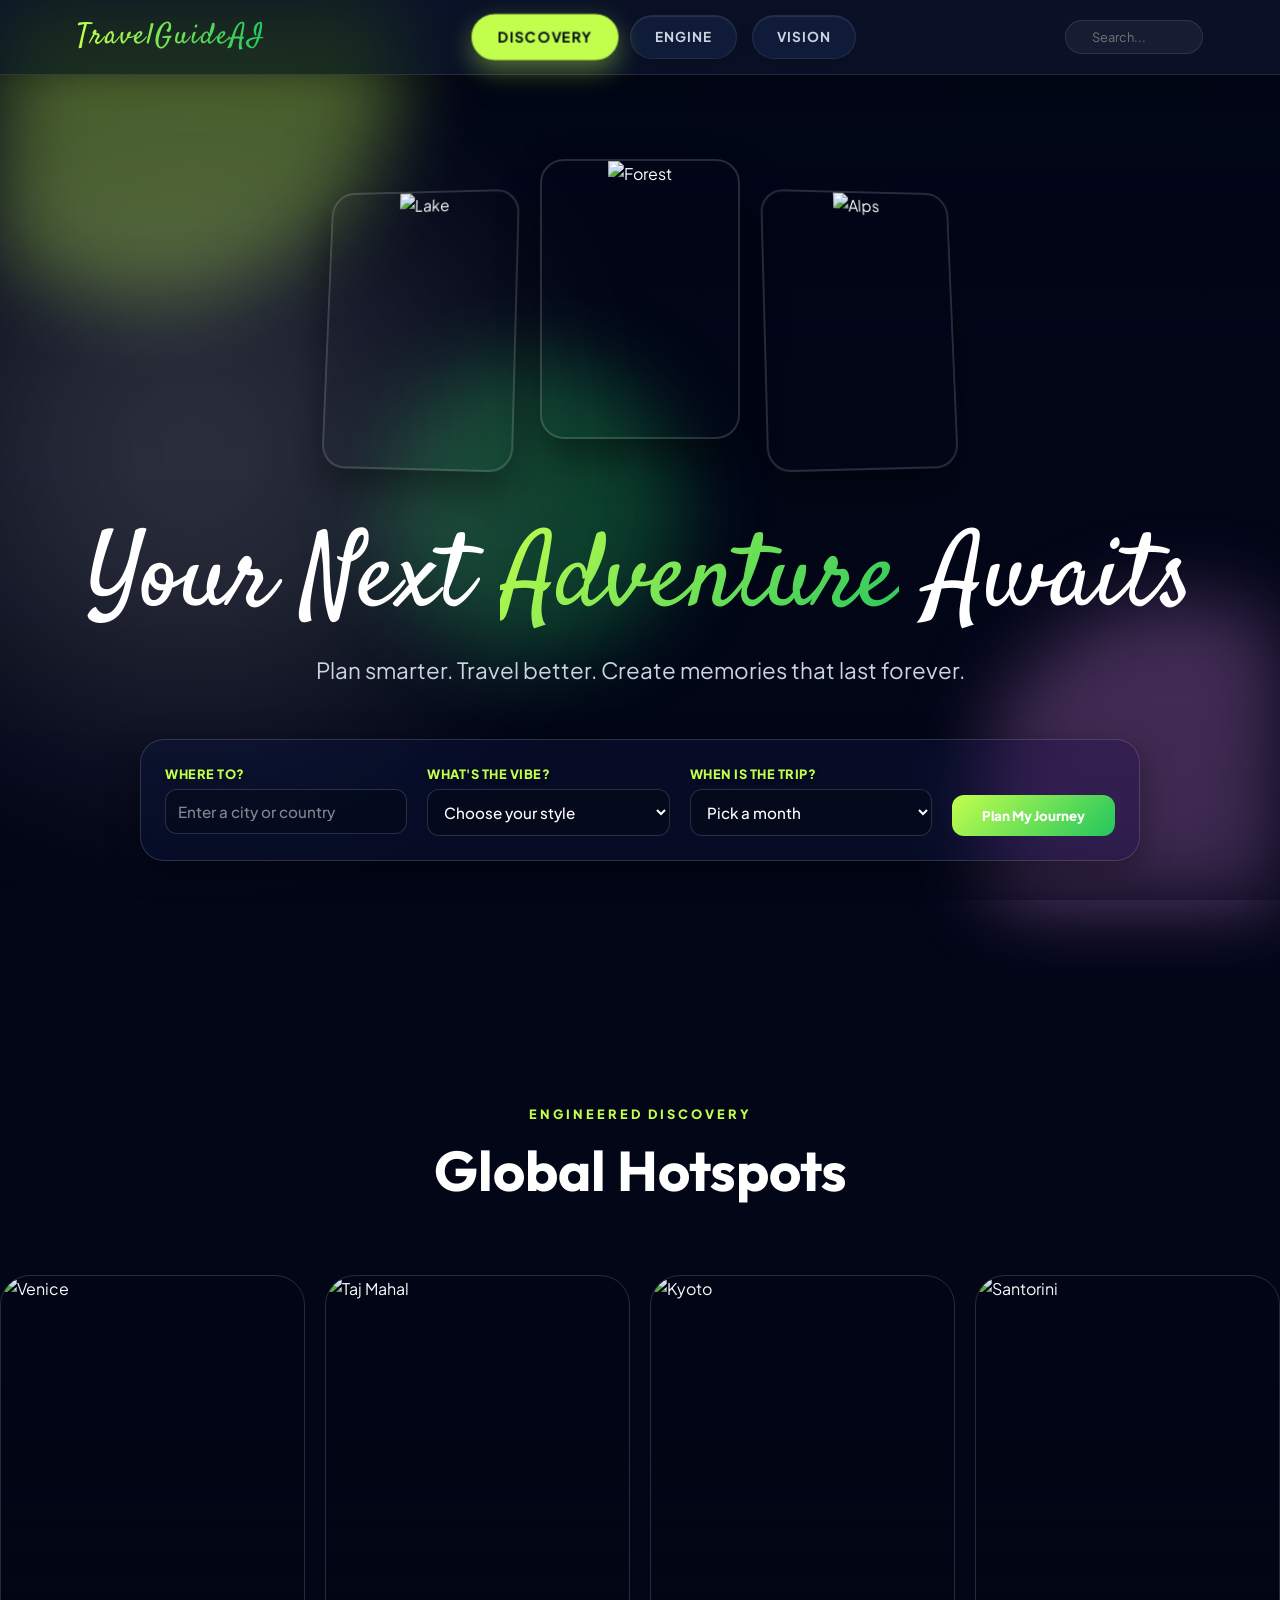
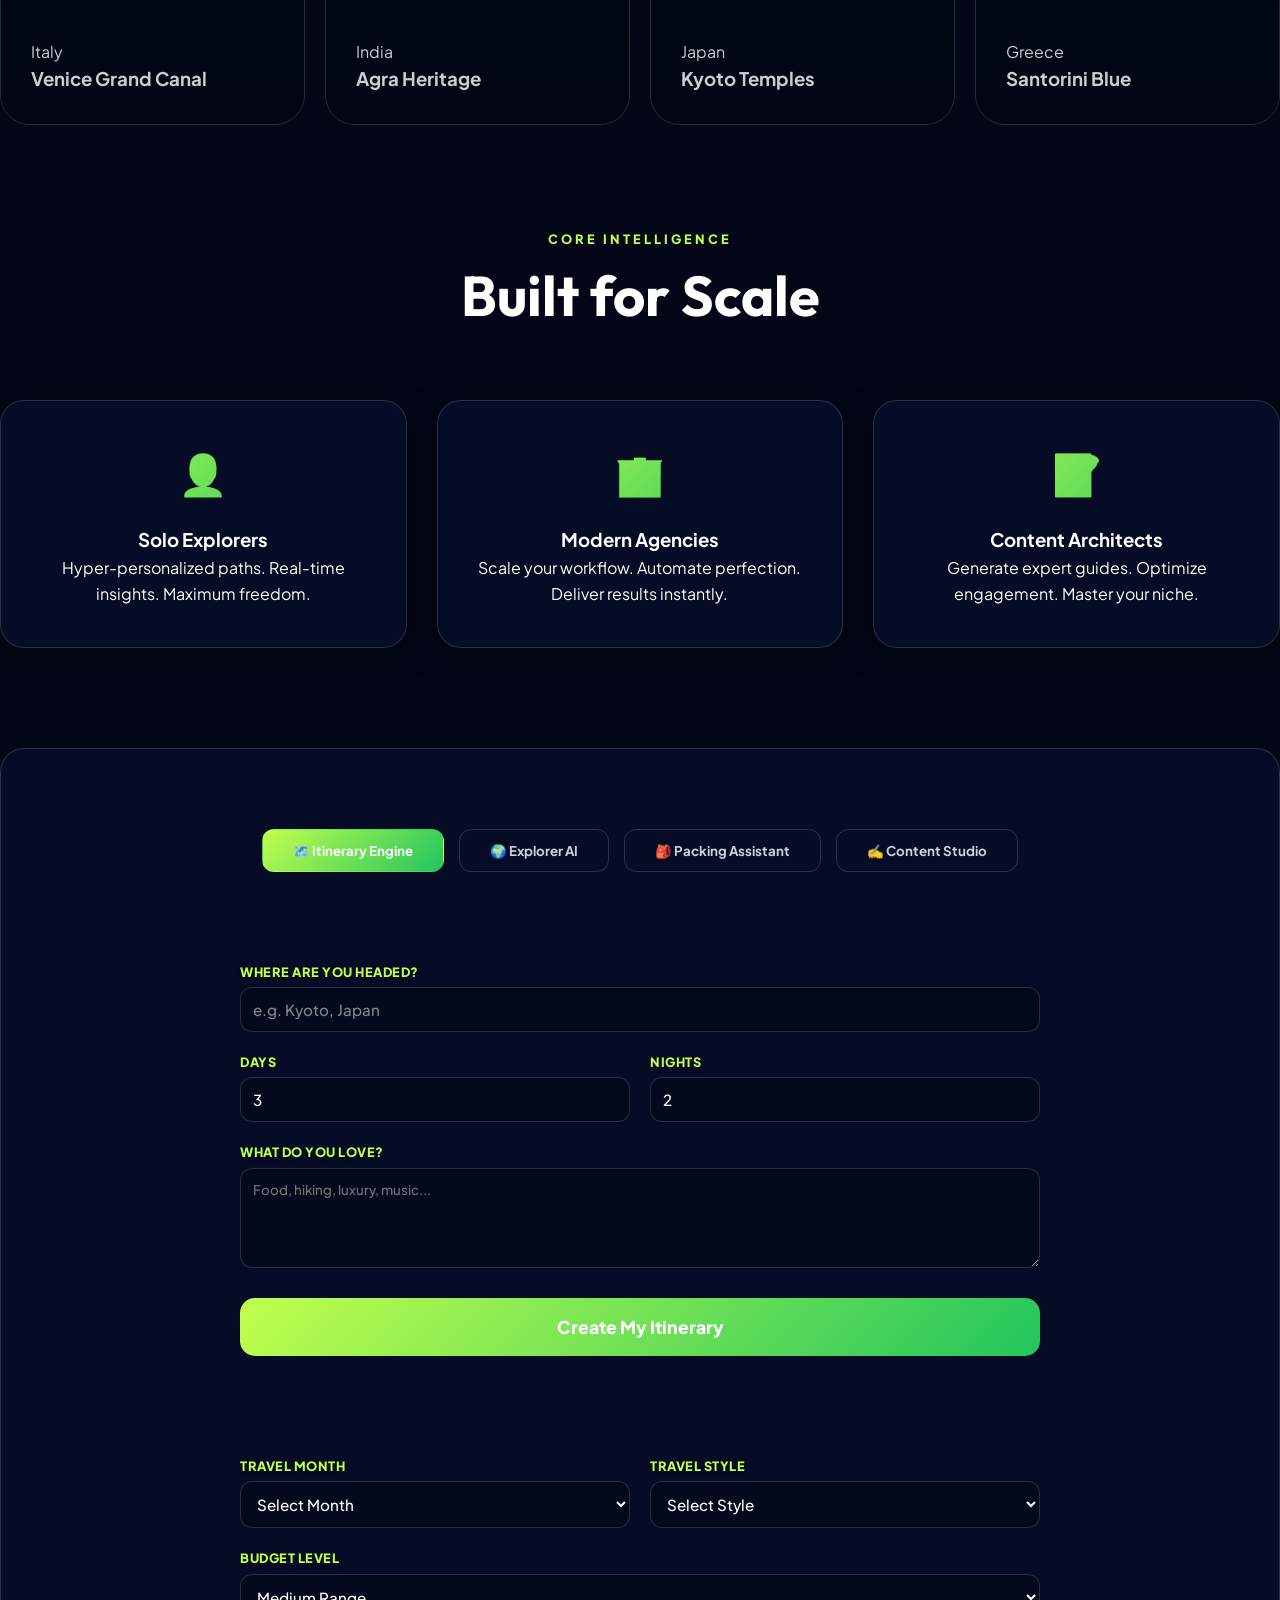
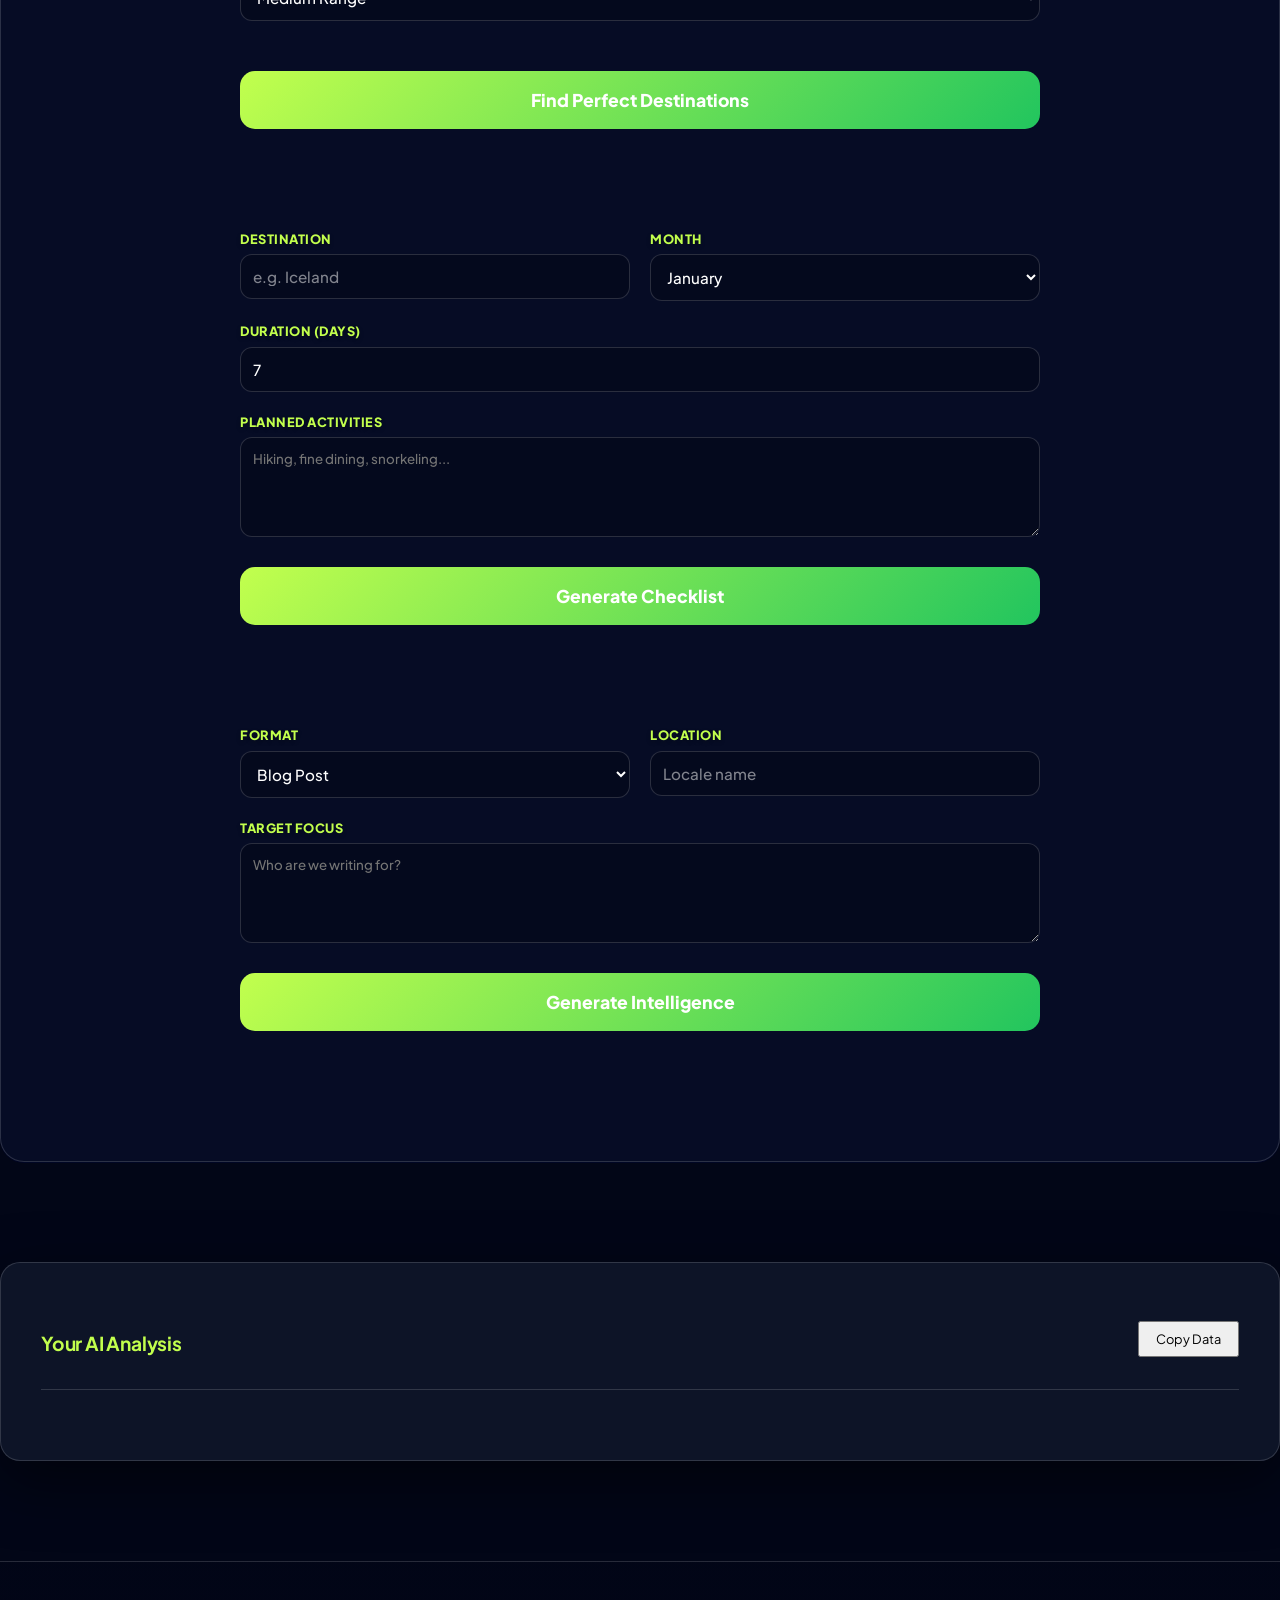
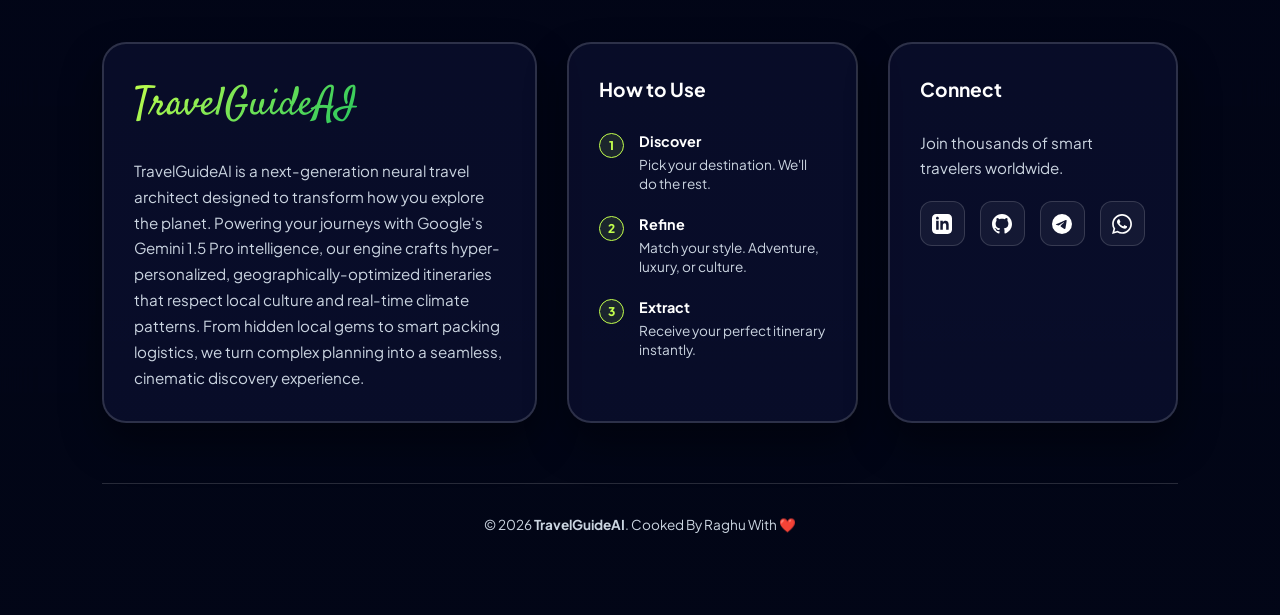
==== docs/index.html @ 0848b737 "Switch to v1beta API endpoint for guaranteed gemini-1.5-flash support" ====
<!DOCTYPE html>
<html lang="en">

<head>
    <meta charset="UTF-8">
    <meta name="viewport" content="width=device-width, initial-scale=1.0">
    <title>TravelGuideAI | Next-Gen Intelligence</title>
    <meta name="description"
        content="Premium AI-powered travel planning and intelligence platform. Crafted for explorers who want more from their journeys.">
    <meta name="theme-color" content="#020617">
    <meta name="apple-mobile-web-app-status-bar-style" content="black-translucent">
    <link rel="stylesheet" href="style.css">
</head>


<body>
    <div class="leaf-container">
        <!-- Row 1 -->
        <div class="leaf" style="left: 2%; animation-delay: 0s;"></div>
        <div class="leaf" style="left: 12%; animation-delay: 2s;"></div>
        <div class="leaf" style="left: 22%; animation-delay: 1s;"></div>
        <div class="leaf" style="left: 32%; animation-delay: 4s;"></div>
        <div class="leaf" style="left: 42%; animation-delay: 3s;"></div>
        <div class="leaf" style="left: 52%; animation-delay: 6.5s;"></div>
        <div class="leaf" style="left: 62%; animation-delay: 5s;"></div>
        <div class="leaf" style="left: 72%; animation-delay: 8.5s;"></div>
        <div class="leaf" style="left: 82%; animation-delay: 7s;"></div>
        <div class="leaf" style="left: 92%; animation-delay: 10s;"></div>

        <!-- Row 2 -->
        <div class="leaf" style="left: 7%; animation-delay: 1.5s;"></div>
        <div class="leaf" style="left: 17%; animation-delay: 3.5s;"></div>
        <div class="leaf" style="left: 27%; animation-delay: 5.5s;"></div>
        <div class="leaf" style="left: 37%; animation-delay: 0.5s;"></div>
        <div class="leaf" style="left: 47%; animation-delay: 7.5s;"></div>
        <div class="leaf" style="left: 57%; animation-delay: 2.5s;"></div>
        <div class="leaf" style="left: 67%; animation-delay: 9.5s;"></div>
        <div class="leaf" style="left: 77%; animation-delay: 4.5s;"></div>
        <div class="leaf" style="left: 87%; animation-delay: 6s;"></div>
        <div class="leaf" style="left: 97%; animation-delay: 1.2s;"></div>

        <!-- Row 3 (Extra density) -->
        <div class="leaf" style="left: 4%; animation-delay: 8s;"></div>
        <div class="leaf" style="left: 24%; animation-delay: 11s;"></div>
        <div class="leaf" style="left: 44%; animation-delay: 9s;"></div>
        <div class="leaf" style="left: 64%; animation-delay: 12s;"></div>
        <div class="leaf" style="left: 84%; animation-delay: 10.5s;"></div>
        <div class="leaf" style="left: 10%; animation-delay: 14s;"></div>
        <div class="leaf" style="left: 50%; animation-delay: 13s;"></div>
        <div class="leaf" style="left: 90%; animation-delay: 15s;"></div>
    </div>
    <div class="bg-blobs">
        <div class="blob blob-1"></div>
        <div class="blob blob-2"></div>
        <div class="blob blob-3"></div>
    </div>

    <nav>
        <div class="logo-capsule">
            <span class="logo">TravelGuideAI</span>
        </div>
        <div class="nav-links">
            <a href="#" class="active">Discovery</a>
            <a href="#generator">Engine</a>
            <a href="#generator">Vision</a>
        </div>
        <div class="nav-search">
            <input type="text" placeholder="Search...">
        </div>
    </nav>

    <div class="hero">
        <div class="hero-bg-container">
            <div class="hero-bg layer-1"></div>
            <div class="hero-bg layer-2"></div>
            <div class="hero-bg layer-3"></div>
            <div class="hero-bg layer-4"></div>
            <div class="hero-mist"></div>
        </div>

        <div class="hero-gallery reveal active">
            <div class="hero-img-box">
                <img src="https://images.unsplash.com/photo-1501785888041-af3ef285b470?auto=format&fit=crop&w=400&q=80"
                    alt="Lake">
            </div>
            <div class="hero-img-box">
                <img src="https://images.unsplash.com/photo-1441974231531-c6227db76b6e?auto=format&fit=crop&w=400&q=80"
                    alt="Forest">
            </div>
            <div class="hero-img-box">
                <img src="https://images.unsplash.com/photo-1470770841072-f978cf4d019e?auto=format&fit=crop&w=400&q=80"
                    alt="Alps">
            </div>
        </div>
        <h1 class="reveal active">Your Next <span>Adventure</span> Awaits</h1>
        <p class="reveal active">Plan smarter. Travel better. Create memories that last forever.</p>

        <div class="search-container glass-panel reveal active">
            <div class="search-field">
                <label>Where to?</label>
                <input type="text" id="hero-dest" placeholder="Enter a city or country">
            </div>
            <div class="search-field">
                <label>What's the vibe?</label>
                <select id="hero-vibe">
                    <option value="">Choose your style</option>
                    <option value="Adventure">Adventure</option>
                    <option value="Relax">Relax</option>
                    <option value="Romantic">Romantic</option>
                    <option value="Foodie">Foodie</option>
                    <option value="History">History</option>
                </select>
            </div>
            <div class="search-field">
                <label>When is the trip?</label>
                <select id="hero-when">
                    <option value="">Pick a month</option>
                    <option value="February">February</option>
                    <option value="March">March</option>
                    <option value="April">April</option>
                    <option value="May">May</option>
                    <option value="June">June</option>
                    <option value="July">July</option>
                    <option value="August">August</option>
                    <option value="September">September</option>
                    <option value="October">October</option>
                    <option value="November">November</option>
                    <option value="December">December</option>
                    <option value="January">January</option>
                </select>
            </div>
            <button class="search-btn" id="hero-search-btn">Plan My Journey</button>
        </div>
    </div>

    <main>
        <section class="reveal">
            <div class="section-header">
                <span>Engineered Discovery</span>
                <h2>Global Hotspots</h2>
            </div>

            <div class="destinations-grid">
                <div class="dest-card">
                    <img src="https://images.unsplash.com/photo-1514890547357-a9ee288728e0?auto=format&fit=crop&w=600&q=80"
                        alt="Venice">
                    <div class="dest-overlay">
                        <span class="dest-tag">Italy</span>
                        <h3>Venice Grand Canal</h3>
                    </div>
                </div>
                <div class="dest-card">
                    <img src="https://images.unsplash.com/photo-1564507592333-c60657eea523?auto=format&fit=crop&w=600&q=80"
                        alt="Taj Mahal">
                    <div class="dest-overlay">
                        <span class="dest-tag">India</span>
                        <h3>Agra Heritage</h3>
                    </div>
                </div>
                <div class="dest-card">
                    <img src="https://images.unsplash.com/photo-1624253321171-1be53e12f5f4?auto=format&fit=crop&w=600&q=80"
                        alt="Kyoto">
                    <div class="dest-overlay">
                        <span class="dest-tag">Japan</span>
                        <h3>Kyoto Temples</h3>
                    </div>
                </div>
                <div class="dest-card">
                    <img src="https://images.unsplash.com/photo-1570077188670-e3a8d69ac5ff?auto=format&fit=crop&w=600&q=80"
                        alt="Santorini">
                    <div class="dest-overlay">
                        <span class="dest-tag">Greece</span>
                        <h3>Santorini Blue</h3>
                    </div>
                </div>
            </div>
        </section>

        <section class="reveal">
            <div class="section-header">
                <span>Core Intelligence</span>
                <h2>Built for Scale</h2>
            </div>
            <div class="scenarios-grid">
                <div class="scenario-card glass-panel">
                    <div class="scenario-icon">👤</div>
                    <h3>Solo Explorers</h3>
                    <p>Hyper-personalized paths. Real-time insights. Maximum freedom.</p>
                </div>
                <div class="scenario-card glass-panel">
                    <div class="scenario-icon">🏢</div>
                    <h3>Modern Agencies</h3>
                    <p>Scale your workflow. Automate perfection. Deliver results instantly.</p>
                </div>
                <div class="scenario-card glass-panel">
                    <div class="scenario-icon">📝</div>
                    <h3>Content Architects</h3>
                    <p>Generate expert guides. Optimize engagement. Master your niche.</p>
                </div>
            </div>
        </section>

        <section class="generator-section glass-panel" id="generator">
            <div class="tabs">
                <button class="tab-btn active" data-tab="itinerary">🗺️ Itinerary Engine</button>
                <button class="tab-btn" data-tab="finder">🌍 Explorer AI</button>
                <button class="tab-btn" data-tab="packing">🎒 Packing Assistant</button>
                <button class="tab-btn" data-tab="content">✍️ Content Studio</button>
            </div>

            <div class="tab-content active" id="itinerary-tab">
                <div class="card">
                    <form id="itinerary-form">
                        <div class="search-field" style="margin-bottom: 20px;">
                            <label>Where are you headed?</label>
                            <input type="text" id="destination" placeholder="e.g. Kyoto, Japan" required>
                        </div>
                        <div style="display: grid; grid-template-columns: 1fr 1fr; gap: 20px; margin-bottom: 20px;">
                            <div class="search-field">
                                <label>Days</label>
                                <input type="number" id="days" min="1" value="3">
                            </div>
                            <div class="search-field">
                                <label>Nights</label>
                                <input type="number" id="nights" min="0" value="2">
                            </div>
                        </div>
                        <div class="search-field">
                            <label>What do you love?</label>
                            <textarea id="preferences"
                                style="background: rgba(0,0,0,0.2); border: 1px solid var(--glass-border); border-radius: 12px; padding: 12px; color: white; min-height: 100px; font-weight: 500;"
                                placeholder="Food, hiking, luxury, music..."></textarea>
                        </div>
                        <button type="submit" class="primary-btn" id="generate-itinerary-btn">
                            <span class="btn-text">Create My Itinerary</span>
                            <span class="loader hidden"></span>
                        </button>
                    </form>
                </div>
            </div>

            <div class="tab-content" id="finder-tab">
                <div class="card">
                    <form id="finder-form">
                        <div style="display: grid; grid-template-columns: 1fr 1fr; gap: 20px; margin-bottom: 20px;">
                            <div class="search-field">
                                <label>Travel Month</label>
                                <select id="finder-month">
                                    <option value="">Select Month</option>
                                    <option value="January">January</option>
                                    <option value="February">February</option>
                                    <option value="March">March</option>
                                    <option value="April">April</option>
                                    <option value="May">May</option>
                                    <option value="June">June</option>
                                    <option value="July">July</option>
                                    <option value="August">August</option>
                                    <option value="September">September</option>
                                    <option value="October">October</option>
                                    <option value="November">November</option>
                                    <option value="December">December</option>
                                </select>
                            </div>
                            <div class="search-field">
                                <label>Travel Style</label>
                                <select id="finder-style">
                                    <option value="">Select Style</option>
                                    <option value="Adventure">Adventure</option>
                                    <option value="Relax">Relax</option>
                                    <option value="Romantic">Romantic</option>
                                    <option value="Foodie">Foodie</option>
                                    <option value="History">History</option>
                                </select>
                            </div>
                        </div>
                        <div class="search-field" style="margin-bottom: 20px;">
                            <label>Budget Level</label>
                            <select id="finder-budget">
                                <option value="Budget">Budget-Friendly</option>
                                <option value="Medium" selected>Medium Range</option>
                                <option value="Luxury">Luxury</option>
                            </select>
                        </div>
                        <button type="submit" class="primary-btn" id="find-destinations-btn">
                            <span class="btn-text">Find Perfect Destinations</span>
                            <span class="loader hidden"></span>
                        </button>
                    </form>
                </div>
            </div>

            <div class="tab-content" id="packing-tab">
                <div class="card">
                    <form id="packing-form">
                        <div style="display: grid; grid-template-columns: 1fr 1fr; gap: 20px; margin-bottom: 20px;">
                            <div class="search-field">
                                <label>Destination</label>
                                <input type="text" id="packing-destination" placeholder="e.g. Iceland" required>
                            </div>
                            <div class="search-field">
                                <label>Month</label>
                                <select id="packing-month">
                                    <option value="January">January</option>
                                    <option value="February">February</option>
                                    <option value="March">March</option>
                                    <option value="April">April</option>
                                    <option value="May">May</option>
                                    <option value="June">June</option>
                                    <option value="July">July</option>
                                    <option value="August">August</option>
                                    <option value="September">September</option>
                                    <option value="October">October</option>
                                    <option value="November">November</option>
                                    <option value="December">December</option>
                                </select>
                            </div>
                        </div>
                        <div class="search-field" style="margin-bottom: 20px;">
                            <label>Duration (Days)</label>
                            <input type="number" id="packing-days" min="1" value="7">
                        </div>
                        <div class="search-field">
                            <label>Planned Activities</label>
                            <textarea id="packing-activities"
                                style="background: rgba(0,0,0,0.2); border: 1px solid var(--glass-border); border-radius: 12px; padding: 12px; color: white; min-height: 100px; font-weight: 500;"
                                placeholder="Hiking, fine dining, snorkeling..."></textarea>
                        </div>
                        <button type="submit" class="primary-btn" id="generate-packing-btn">
                            <span class="btn-text">Generate Checklist</span>
                            <span class="loader hidden"></span>
                        </button>
                    </form>
                </div>
            </div>

            <div class="tab-content" id="content-tab">
                <div class="card">
                    <form id="content-form">
                        <div style="display: grid; grid-template-columns: 1fr 1fr; gap: 20px; margin-bottom: 20px;">
                            <div class="search-field">
                                <label>Format</label>
                                <select id="content-type">
                                    <option value="Article">Blog Post</option>
                                    <option value="Destination Guide">Guide</option>
                                    <option value="Travel Tips">Tips</option>
                                </select>
                            </div>
                            <div class="search-field">
                                <label>Location</label>
                                <input type="text" id="content-destination" placeholder="Locale name" required>
                            </div>
                        </div>
                        <div class="search-field">
                            <label>Target Focus</label>
                            <textarea id="content-extra"
                                style="background: rgba(0,0,0,0.2); border: 1px solid var(--glass-border); border-radius: 12px; padding: 12px; color: white; min-height: 100px; font-weight: 500;"
                                placeholder="Who are we writing for?"></textarea>
                        </div>
                        <button type="submit" class="primary-btn" id="generate-content-btn">
                            <span class="btn-text">Generate Intelligence</span>
                            <span class="loader hidden"></span>
                        </button>
                    </form>
                </div>
            </div>


        </section>

        <section id="results" class="hidden">
            <div class="markdown-body">
                <div
                    style="display: flex; justify-content: space-between; align-items: center; margin-bottom: 30px; border-bottom: 1px solid var(--glass-border); padding-bottom: 15px;">
                    <h3 style="color: var(--primary);">Your AI Analysis</h3>
                    <button class="nav-cta" id="copy-btn" style="padding: 8px 16px; font-size: 0.8rem;">Copy
                        Data</button>
                </div>
                <div id="results-content"></div>

                <!-- Modification Chat Interface -->
                <div id="modification-panel" class="glass-panel"
                    style="margin-top: 40px; padding: 25px; display: none;">
                    <h4 style="color: var(--primary); margin-bottom: 15px;">✨ Modify Your Itinerary</h4>
                    <p style="color: #aaa; font-size: 0.9rem; margin-bottom: 15px;">Request changes without regenerating
                        the entire plan!</p>
                    <form id="modification-form">
                        <div class="search-field">
                            <textarea id="modification-input"
                                style="background: rgba(255,255,255,0.05); border: 1px solid var(--glass-border); border-radius: 12px; padding: 12px; color: white; min-height: 80px; width: 100%;"
                                placeholder="E.g., 'Add more foodie spots on Day 2' or 'Replace museum with outdoor activity'"></textarea>
                        </div>
                        <button type="submit" class="primary-btn" id="modify-btn" style="margin-top: 15px;">
                            <span class="btn-text">Apply Changes</span>
                            <span class="loader hidden"></span>
                        </button>
                    </form>
                </div>
            </div>
        </section>
    </main>

    <footer class="theme-footer">
        <div class="footer-content">
            <!-- Col 1: Brand & Description -->
            <div class="footer-col brand-col">
                <div class="logo-area">
                    <span class="footer-logo">TravelGuideAI</span>
                </div>
                <p class="footer-desc">
                    TravelGuideAI is a next-generation neural travel architect designed to transform how you explore the
                    planet.
                    Powering your journeys with Google's Gemini 1.5 Pro intelligence, our engine crafts
                    hyper-personalized,
                    geographically-optimized itineraries that respect local culture and real-time climate patterns.
                    From hidden local gems to smart packing logistics, we turn complex planning into a seamless,
                    cinematic discovery experience.
                </p>
            </div>

            <!-- Col 2: How to Use -->
            <div class="footer-col steps-col">
                <h4 class="footer-heading">How to Use</h4>
                <ul class="usage-steps-list">
                    <li>
                        <span class="step-badge">1</span>
                        <div>
                            <strong>Discover</strong>
                            <p>Pick your destination. We'll do the rest.</p>
                        </div>
                    </li>
                    <li>
                        <span class="step-badge">2</span>
                        <div>
                            <strong>Refine</strong>
                            <p>Match your style. Adventure, luxury, or culture.</p>
                        </div>
                    </li>
                    <li>
                        <span class="step-badge">3</span>
                        <div>
                            <strong>Extract</strong>
                            <p>Receive your perfect itinerary instantly.</p>
                        </div>
                    </li>
                </ul>
            </div>

            <!-- Col 3: Social Media -->
            <div class="footer-col social-col">
                <h4 class="footer-heading">Connect</h4>
                <p class="footer-desc" style="margin-bottom: 20px;">Join thousands of smart travelers worldwide.</p>
                <div class="social-links-row">
                    <a href="https://www.linkedin.com/in/chimataraghuram/" target="_blank" class="social-btn"
                        aria-label="LinkedIn">
                        <svg viewBox="0 0 24 24">
                            <path
                                d="M19 0h-14c-2.761 0-5 2.239-5 5v14c0 2.761 2.239 5 5 5h14c2.762 0 5-2.239 5-5v-14c0-2.761-2.238-5-5-5zm-11 19h-3v-11h3v11zm-1.5-12.268c-.966 0-1.75-.79-1.75-1.764s.784-1.764 1.75-1.764 1.75.79 1.75 1.764-.783 1.764-1.75 1.764zm13.5 12.268h-3v-5.604c0-3.368-4-3.113-4 0v5.604h-3v-11h3v1.765c1.396-2.586 7-2.777 7 2.476v6.759z" />
                        </svg>
                    </a>
                    <a href="https://github.com/chimataraghuram" target="_blank" class="social-btn" aria-label="GitHub">
                        <svg viewBox="0 0 24 24">
                            <path
                                d="M12 0c-6.626 0-12 5.373-12 12 0 5.302 3.438 9.8 8.207 11.387.599.111.793-.261.793-.577v-2.234c-3.338.726-4.033-1.416-4.033-1.416-.546-1.387-1.333-1.756-1.333-1.756-1.089-.745.083-.729.083-.729 1.205.084 1.839 1.237 1.839 1.237 1.07 1.834 2.807 1.304 3.492.997.107-.775.418-1.305.762-1.604-2.665-.305-5.467-1.334-5.467-5.931 0-1.311.469-2.381 1.236-3.221-.124-.303-.535-1.524.117-3.176 0 0 1.008-.322 3.301 1.23.957-.266 1.983-.399 3.003-.404 1.02.005 2.047.138 3.006.404 2.291-1.552 3.297-1.23 3.297-1.23.653 1.653.242 2.874.118 3.176.77.84 1.235 1.911 1.235 3.221 0 4.609-2.807 5.624-5.479 5.921.43.372.823 1.102.823 2.222v3.293c0 .319.192.694.801.576 4.765-1.589 8.199-6.086 8.199-11.386 0-6.627-5.373-12-12-12z" />
                        </svg>
                    </a>
                    <a href="https://t.me/TechBoyStore" target="_blank" class="social-btn" aria-label="Telegram">
                        <svg viewBox="0 0 24 24">
                            <path
                                d="M11.944 0A12 12 0 0 0 0 12a12 12 0 0 0 12 12 12 12 0 0 0 12-12A12 12 0 0 0 12 0a12 12 0 0 0-.056 0zm4.962 7.224c.1-.002.321.023.465.14a.506.506 0 0 1 .171.325c.016.093.036.306.02.472-.18 1.898-.962 6.502-1.36 8.627-.168.9-.499 1.201-.82 1.23-.696.065-1.225-.46-1.9-.902-1.056-.693-1.653-1.124-2.678-1.8-1.185-.78-.417-1.21.258-1.91.177-.184 3.247-2.977 3.307-3.23.007-.032.014-.15-.056-.212s-.174-.041-.249-.024c-.106.024-1.793 1.14-5.061 3.345-.48.33-.913.49-1.302.48-.428-.008-1.252-.241-1.865-.44-.752-.245-1.349-.374-1.297-.789.027-.216.325-.437.893-.663 3.498-1.524 5.83-2.529 6.998-3.014 3.332-1.386 4.025-1.627 4.476-1.635z" />
                        </svg>
                    </a>
                    <a href="https://whatsapp.com/channel/0029VbCayKf3GJOxi3ZvAq2A" target="_blank" class="social-btn"
                        aria-label="WhatsApp">
                        <svg viewBox="0 0 24 24">
                            <path
                                d="M.057 24l1.687-6.163c-1.041-1.804-1.588-3.849-1.587-5.946.003-6.556 5.338-11.891 11.893-11.891 3.181.001 6.167 1.24 8.413 3.488 2.245 2.248 3.481 5.236 3.48 8.414-.003 6.557-5.338 11.892-11.893 11.892-1.99-.001-3.951-.5-5.688-1.448l-6.305 1.654zm6.597-3.807c1.676.995 3.276 1.591 5.392 1.592 5.448 0 9.886-4.434 9.889-9.885.002-5.462-4.415-9.89-9.881-9.892-5.452 0-9.887 4.434-9.889 9.884-.001 2.225.651 3.891 1.746 5.634l-.999 3.648 3.742-.981zm11.387-5.464c-.074-.124-.272-.198-.57-.347-.297-.149-1.758-.868-2.031-.967-.272-.099-.47-.149-.669.149-.198.297-.768.967-.941 1.165-.173.198-.347.223-.644.074-.297-.149-1.255-.462-2.39-1.475-.883-.788-1.48-1.761-1.653-2.059-.173-.297-.018-.458.13-.606.134-.133.297-.347.446-.521.151-.172.2-.296.3-.495.099-.198.05-.372-.025-.521-.075-.148-.669-1.611-.916-2.206-.242-.579-.487-.501-.669-.51l-.57-.01c-.198 0-.52.074-.792.372s-1.04 1.016-1.04 2.479 1.065 2.876 1.213 3.074c.149.198 2.095 3.2 5.076 4.487.709.306 1.263.489 1.694.626.712.226 1.36.194 1.872.118.571-.085 1.758-.719 2.006-1.413.248-.695.248-1.29.173-1.414z" />
                        </svg>
                    </a>
                </div>
            </div>
        </div>

        <div class="footer-bottom">
            <p>&copy; 2026 <strong>TravelGuideAI</strong>. Cooked By Raghu With ❤️</p>
        </div>
    </footer>

    <script src="https://cdn.jsdelivr.net/npm/marked/marked.min.js"></script>
    <script src="script.js?v=V1BETA_FIX_102"></script>
</body>

</html>
---- docs/style.css ----
@import url('https://fonts.googleapis.com/css2?family=Outfit:wght@300;400;600;800&family=Plus+Jakarta+Sans:wght@300;400;600;800&family=Satisfy&display=swap');

:root {
    --primary: #c2ff4d;
    --secondary: #22c55e;
    --accent: #f093fb;
    --bg-dark: #020617;
    --surface: rgba(15, 23, 42, 0.4);
    /* Darker and more opaque for better contrast */
    --glass-border: rgba(255, 255, 255, 0.15);
    --text-main: #ffffff;
    /* pure white for maximum visibility */
    --text-dim: #cbd5e1;
    /* lighter dim text */
    --grad-blue: linear-gradient(135deg, #c2ff4d 0%, #22c55e 100%);
    --shadow-glow: 0 0 30px rgba(194, 255, 77, 0.2);
}

@keyframes blob-float {

    0%,
    100% {
        transform: translate(0, 0) scale(1);
    }

    33% {
        transform: translate(30px, -50px) scale(1.1);
    }

    66% {
        transform: translate(-20px, 20px) scale(0.9);
    }
}

@keyframes glass-shimmer {
    0% {
        background-position: -200% 0;
    }

    100% {
        background-position: 200% 0;
    }
}

@keyframes sway {
    0% {
        transform: scale(1.1) translate(0, 0);
    }

    50% {
        transform: scale(1.15) translate(-1%, -1%);
    }

    100% {
        transform: scale(1.1) translate(0, 0);
    }
}

@keyframes leaf-fall {
    0% {
        transform: translateY(-100px) translateX(0) rotate(0deg);
        opacity: 0;
    }

    10% {
        opacity: 0.6;
    }

    90% {
        opacity: 0.6;
    }

    100% {
        transform: translateY(100vh) translateX(100px) rotate(720deg);
        opacity: 0;
    }
}

.leaf-container {
    position: fixed;
    top: 0;
    left: 0;
    width: 100%;
    height: 100%;
    pointer-events: none;
    z-index: 100;
    overflow: hidden;
}

.leaf {
    position: absolute;
    width: 15px;
    height: 15px;
    background: var(--primary);
    border-radius: 0 100% 0 100%;
    opacity: 0;
    animation: leaf-fall 10s linear infinite;
}

* {
    margin: 0;
    padding: 0;
    box-sizing: border-box;
    font-family: 'Plus Jakarta Sans', sans-serif;
}

body {
    background: var(--bg-dark);
    color: var(--text-main);
    line-height: 1.6;
    overflow-x: hidden;
    min-height: 100vh;
}

/* Premium Background */
.bg-blobs {
    position: fixed;
    top: 0;
    left: 0;
    width: 100%;
    height: 100%;
    z-index: -3;
    overflow: hidden;
    filter: blur(40px);
}

.blob {
    position: absolute;
    border-radius: 50%;
    opacity: 0.4;
    animation: blob-float 20s infinite alternate cubic-bezier(0.45, 0, 0.55, 1);
}

.blob-1 {
    width: 500px;
    height: 500px;
    background: var(--primary);
    top: -200px;
    left: -100px;
    animation-delay: 0s;
}

.blob-2 {
    width: 400px;
    height: 400px;
    background: var(--accent);
    bottom: -100px;
    right: -100px;
    animation-delay: -5s;
}

.blob-3 {
    width: 300px;
    height: 300px;
    background: var(--secondary);
    top: 40%;
    left: 30%;
    animation-delay: -10s;
}

/* Global Liquid Glass Utility */
.glass-panel {
    background: var(--surface);
    backdrop-filter: saturate(180%);
    -webkit-backdrop-filter: saturate(180%);
    border: 1px solid var(--glass-border);
    border-radius: 24px;
    box-shadow: 0 8px 32px 0 rgba(0, 0, 0, 0.37);
}

/* Full-Width Horizontal Navigation */
nav {
    position: fixed;
    top: 0;
    left: 0;
    width: 100%;
    height: 75px;
    padding: 0 6%;
    display: flex;
    justify-content: space-between;
    align-items: center;
    z-index: 1000;
    background: rgba(15, 23, 42, 0.7);
    backdrop-filter: saturate(180%);
    border-bottom: 1px solid rgba(255, 255, 255, 0.1);
    box-shadow: 0 4px 30px rgba(0, 0, 0, 0.3);
}

.logo-capsule {
    display: flex;
    align-items: center;
}

.logo {
    font-family: 'Satisfy', cursive;
    font-size: 1.8rem;
    font-weight: 400;
    margin: 0;
    background: linear-gradient(90deg, #c2ff4d, #22c55e, #c2ff4d);
    background-size: 200% auto;
    -webkit-background-clip: text;
    background-clip: text;
    -webkit-text-fill-color: transparent;
    letter-spacing: 2px;
    animation: shine 4s linear infinite;
}

@keyframes shine {
    to {
        background-position: 200% center;
    }
}

.nav-links {
    display: flex;
    gap: 15px;
}

.nav-links a {
    text-decoration: none;
    color: var(--text-dim);
    font-weight: 700;
    font-size: 0.85rem;
    padding: 10px 24px;
    border-radius: 50px;
    position: relative;
    overflow: hidden;
    /* Springy Jelly Transition */
    transition: all 0.6s cubic-bezier(0.68, -0.6, 0.32, 1.6);
    text-transform: uppercase;
    letter-spacing: 1px;
    background: rgba(255, 255, 255, 0.03);
    border: 1px solid rgba(255, 255, 255, 0.08);
    backdrop-filter: saturate(180%);
    box-shadow: inset 0 1px 1px rgba(255, 255, 255, 0.1),
        0 4px 15px rgba(0, 0, 0, 0.2);
}

.nav-links a:hover {
    color: var(--primary);
    background: rgba(255, 255, 255, 0.08);
    transform: scale(1.1) translateY(-2px);
    border-color: var(--primary);
    box-shadow: 0 0 20px rgba(194, 255, 77, 0.3),
        inset 0 1px 5px rgba(255, 255, 255, 0.2);
}

.nav-links a.active {
    color: var(--bg-dark);
    background: var(--primary);
    border-color: var(--primary);
    box-shadow: 0 10px 25px rgba(194, 255, 77, 0.4);
    transform: scale(1.05);
}

.nav-links a:active {
    transform: scale(0.9) translateY(2px);
}

.nav-search {
    display: flex;
    align-items: center;
    background: rgba(255, 255, 255, 0.05);
    border: 1px solid rgba(255, 255, 255, 0.1);
    padding: 8px 18px;
    border-radius: 40px;
}

.nav-search input {
    background: transparent;
    border: none;
    color: white;
    font-size: 0.8rem;
    width: 100px;
    outline: none;
    padding-left: 8px;
}

.nav-search i {
    color: var(--text-dim);
    font-size: 0.9rem;
}

/* Hero */
.hero {
    min-height: 100vh;
    display: flex;
    flex-direction: column;
    justify-content: center;
    align-items: center;
    text-align: center;
    padding: 100px 20px;
    position: relative;
    overflow: visible;
    /* Changed for zoom effect */
}

.hero-bg-container {
    position: fixed;
    top: 0;
    left: 0;
    width: 100%;
    height: 100%;
    z-index: -1;
    overflow: hidden;
}

.hero-mist {
    position: absolute;
    top: 0;
    left: -15%;
    width: 60%;
    height: 100%;
    background: radial-gradient(circle at center, rgba(255, 255, 255, 0.3) 0%, transparent 70%);
    filter: blur(80px);
    pointer-events: none;
    z-index: 11;
    opacity: 0.7;
    animation: mist-float 15s ease-in-out infinite alternate;
}

@keyframes mist-float {
    from {
        transform: translateX(0) scale(1);
    }

    to {
        transform: translateX(50px) scale(1.1);
    }
}

.hero-bg {
    position: absolute;
    top: 0;
    left: 0;
    width: 100%;
    height: 100%;
    background-size: cover;
    background-position: center;
    transition: transform 0.2s cubic-bezier(0.2, 0.8, 0.2, 1), opacity 0.8s ease;
    transform: scale(1.1);
    will-change: transform, opacity;
    opacity: 0;
}

.layer-1 {
    background: linear-gradient(rgba(2, 6, 23, 0.1), rgba(2, 6, 23, 0.4)), url('https://images.unsplash.com/photo-1441974231531-c6227db76b6e?ixlib=rb-4.0.3&auto=format&fit=crop&w=1920&q=80');
    opacity: 1;
    z-index: 1;
}

.layer-2 {
    background: linear-gradient(rgba(2, 6, 23, 0.2), rgba(2, 6, 23, 0.5)), url('https://images.unsplash.com/photo-1473448912268-2022ce9509d8?ixlib=rb-4.0.3&auto=format&fit=crop&w=1920&q=80');
    z-index: 2;
}

.layer-3 {
    background: linear-gradient(rgba(2, 6, 23, 0.3), rgba(2, 6, 23, 0.6)), url('https://images.unsplash.com/photo-1511497584788-876760111969?ixlib=rb-4.0.3&auto=format&fit=crop&w=1920&q=80');
    z-index: 3;
}

.layer-4 {
    background: linear-gradient(rgba(2, 6, 23, 0.4), rgba(2, 6, 23, 0.7)), url('https://images.unsplash.com/photo-1528127269322-539801943592?ixlib=rb-4.0.3&auto=format&fit=crop&w=1920&q=80');
    z-index: 4;
}

.hero h1 {
    font-family: 'Satisfy', cursive;
    font-size: 6.5rem;
    line-height: 1;
    margin-bottom: 20px;
    font-weight: 400;
    color: var(--white);
}

.hero h1 span {
    font-family: inherit;
    background: var(--grad-blue);
    -webkit-background-clip: text;
    background-clip: text;
    -webkit-text-fill-color: transparent;
}

.hero p {
    font-size: 1.4rem;
    color: var(--text-dim);
    max-width: 800px;
    margin-bottom: 50px;
}

/* Hero Image Gallery (Top) */
.hero-gallery {
    display: flex;
    gap: 20px;
    margin-bottom: 60px;
    perspective: 1000px;
}

.hero-img-box {
    width: 200px;
    height: 280px;
    border-radius: 24px;
    overflow: hidden;
    border: 2px solid var(--glass-border);
    box-shadow: 0 20px 40px rgba(0, 0, 0, 0.4);
    transform: rotateY(-10deg) rotateX(5deg);
    transition: 0.5s cubic-bezier(0.175, 0.885, 0.32, 1.275);
    animation: float-slow 6s ease-in-out infinite alternate;
}

.hero-img-box:nth-child(2) {
    transform: translateY(-30px) rotateY(0deg);
    animation-delay: -2s;
}

.hero-img-box:nth-child(3) {
    transform: rotateY(10deg) rotateX(5deg);
    animation-delay: -4s;
}

.hero-img-box img {
    width: 100%;
    height: 100%;
    object-fit: cover;
}

.hero-img-box:hover {
    transform: scale(1.1) rotateY(0deg) translateY(-20px);
    z-index: 10;
    border-color: var(--primary);
}

@keyframes float-slow {
    from {
        transform: translateY(0);
    }

    to {
        transform: translateY(-20px);
    }
}

/* Floating Search Bar */
.search-container {
    width: 90%;
    max-width: 1000px;
    padding: 24px;
    display: grid;
    grid-template-columns: repeat(3, 1fr) auto;
    gap: 20px;
    margin-bottom: -150px;
    z-index: 10;
}

.search-field {
    display: flex;
    flex-direction: column;
    gap: 5px;
    text-align: left;
}

.search-field label {
    font-size: 0.8rem;
    /* slightly larger */
    font-weight: 800;
    /* bolder */
    color: var(--primary);
    text-transform: uppercase;
    letter-spacing: 0.5px;
    text-shadow: 0 2px 4px rgba(0, 0, 0, 0.3);
    /* depth for legibility */
}

.search-field input,
.search-field select {
    background: rgba(0, 0, 0, 0.2);
    /* darker input bg */
    border: 1px solid var(--glass-border);
    border-radius: 12px;
    padding: 12px;
    color: #ffffff;
    font-size: 0.95rem;
    font-weight: 500;
    outline: none;
}

.search-field input::placeholder {
    color: rgba(255, 255, 255, 0.5);
    /* brightened placeholder */
}

.search-btn {
    align-self: flex-end;
    padding: 12px 30px;
    background: var(--grad-blue);
    border: none;
    border-radius: 12px;
    color: white;
    font-weight: 800;
    cursor: pointer;
    transition: 0.3s;
}

/* Main Content Padding */
main {
    padding-top: 200px;
    max-width: 1300px;
    margin: 0 auto;
}

/* Gallery & Features */
.section-header {
    text-align: center;
    margin-bottom: 60px;
}

.section-header span {
    color: var(--primary);
    font-weight: 800;
    text-transform: uppercase;
    letter-spacing: 3px;
    font-size: 0.8rem;
}

.section-header h2 {
    font-size: 3.5rem;
    font-family: 'Outfit', sans-serif;
}

.destinations-grid {
    display: grid;
    grid-template-columns: repeat(4, 1fr);
    gap: 20px;
    margin-bottom: 100px;
}

.dest-card {
    height: 450px;
    border-radius: 30px;
    position: relative;
    overflow: hidden;
    border: 1px solid var(--glass-border);
}

.dest-card img {
    width: 100%;
    height: 100%;
    object-fit: cover;
    transition: 0.7s;
}

.dest-overlay {
    position: absolute;
    inset: 0;
    background: linear-gradient(to top, rgba(3, 7, 18, 0.9), transparent);
    padding: 30px;
    display: flex;
    flex-direction: column;
    justify-content: flex-end;
    opacity: 0.8;
    transition: 0.3s;
}

.dest-card:hover img {
    transform: scale(1.1);
}

.dest-card:hover .dest-overlay {
    opacity: 1;
}

/* Grid Cards */
.scenarios-grid {
    display: grid;
    grid-template-columns: repeat(3, 1fr);
    gap: 30px;
    margin-bottom: 100px;
}

.scenario-card {
    padding: 40px;
    text-align: center;
    transition: 0.4s;
}

.scenario-card:hover {
    background: rgba(255, 255, 255, 0.05);
    border-color: var(--primary);
    transform: translateY(-10px);
}

.scenario-icon {
    font-size: 2.5rem;
    margin-bottom: 20px;
    background: var(--grad-blue);
    -webkit-background-clip: text;
    background-clip: text;
    -webkit-text-fill-color: transparent;
}

/* Generator */
/* Generator - Completely Static */
.generator-section,
.generator-section *,
#generator,
#generator * {
    animation: none !important;
    transition: none !important;
    transform: none !important;
    box-shadow: none !important;
    /* Optional: remove glow effects too for 'complete' look */
}

.generator-section {
    padding: 80px 40px;
    margin-bottom: 100px;
}

.tabs {
    display: flex;
    justify-content: center;
    gap: 15px;
    margin-bottom: 40px;
}

.tab-btn {
    padding: 12px 30px;
    border-radius: 12px;
    border: 1px solid var(--glass-border);
    background: transparent;
    color: var(--text-dim);
    font-weight: 700;
    cursor: pointer;
    transition: 0.3s;
}

.tab-btn.active {
    background: var(--grad-blue);
    color: white;
    border-color: transparent;
}

.card {
    padding: 50px;
    max-width: 900px;
    margin: 0 auto;
}

.primary-btn {
    width: 100%;
    padding: 18px;
    background: var(--grad-blue);
    border: none;
    border-radius: 15px;
    color: white;
    font-weight: 800;
    font-size: 1.1rem;
    cursor: pointer;
    margin-top: 30px;
}

/* Results Markdown */
.markdown-body {
    padding: 40px;
    border-radius: 20px;
    background: rgba(15, 23, 42, 0.9);
    border: 1px solid var(--glass-border);
    margin-top: 40px;
    color: var(--text-main);
    line-height: 1.6;
    box-shadow: 0 20px 60px rgba(0, 0, 0, 0.5);
}

.markdown-body h1,
.markdown-body h2,
.markdown-body h3 {
    color: var(--primary);
    margin-top: 25px;
    margin-bottom: 15px;
    letter-spacing: -0.2px;
    border: none;
    padding-bottom: 0;
}

.markdown-body h2 {
    font-size: 1.6rem;
}

.markdown-body h3 {
    font-size: 1.2rem;
}

.markdown-body p {
    margin-bottom: 15px;
    font-size: 1rem;
    color: rgba(255, 255, 255, 0.85);
}

.markdown-body ul,
.markdown-body ol {
    margin-bottom: 20px;
    padding-left: 20px;
}

.markdown-body li {
    margin-bottom: 8px;
    list-style: none;
    position: relative;
    font-size: 0.95rem;
}

.markdown-body ul li::before {
    content: "→";
    color: var(--primary);
    position: absolute;
    left: -20px;
    font-weight: bold;
}

.markdown-body strong {
    color: var(--primary);
    font-weight: 600;
}

.markdown-body blockquote {
    border-left: 3px solid var(--primary);
    padding: 10px 20px;
    background: rgba(194, 255, 77, 0.03);
    margin-bottom: 20px;
    border-radius: 8px;
}

.markdown-body hr {
    border: none;
    border-top: 1px solid var(--glass-border);
    margin: 30px 0;
}

.markdown-body a {
    color: var(--primary);
    text-decoration: none;
    border-bottom: 1px dashed var(--primary);
    transition: 0.3s;
}

.markdown-body a:hover {
    background: rgba(194, 255, 77, 0.1);
    border-bottom-style: solid;
}

/* Modern Footer Redesign */
/* Glassy Theme Footer - Matching Hero Image Style */
.theme-footer {
    position: relative;
    background: linear-gradient(rgba(2, 6, 23, 0.85), rgba(2, 6, 23, 0.95)),
        url('https://images.unsplash.com/photo-1470071459604-3b5ec3a7fe05?auto=format&fit=crop&w=1920&q=80') center center / cover no-repeat;
    padding: 80px 8%;
    backdrop-filter: blur(20px);
    border-top: 1px solid var(--glass-border);
    margin-top: 100px;
    overflow: hidden;
}

.footer-content {
    display: grid;
    grid-template-columns: 1.2fr 0.8fr 0.8fr;
    gap: 30px;
    margin-bottom: 60px;
}

/* Footer Columns - Image Box Style */
.footer-col {
    padding: 30px;
    border-radius: 24px;
    border: 2px solid var(--glass-border);
    background: rgba(255, 255, 255, 0.03);
    backdrop-filter: saturate(180%);
    box-shadow: 0 20px 40px rgba(0, 0, 0, 0.4);
    transition: 0.5s cubic-bezier(0.175, 0.885, 0.32, 1.275);
    animation: float-slow 6s ease-in-out infinite alternate;
}

.footer-col:nth-child(1) {
    animation-delay: 0s;
}

.footer-col:nth-child(2) {
    animation-delay: -2s;
}

.footer-col:nth-child(3) {
    animation-delay: -4s;
}

.footer-col:hover {
    transform: translateY(-10px);
    border-color: var(--primary);
    box-shadow: 0 25px 50px rgba(0, 0, 0, 0.5), 0 0 20px rgba(194, 255, 77, 0.2);
}

/* Col 1 */
.footer-logo {
    font-family: 'Satisfy', cursive;
    font-size: 2.5rem;
    background: var(--grad-blue);
    -webkit-background-clip: text;
    background-clip: text;
    -webkit-text-fill-color: transparent;
    margin-bottom: 20px;
    display: inline-block;
}

.footer-desc {
    color: var(--text-dim);
    line-height: 1.7;
    font-size: 0.95rem;
}

/* Headings */
.footer-heading {
    color: white;
    font-size: 1.2rem;
    margin-bottom: 25px;
    font-weight: 700;
}

/* Steps List */
.usage-steps-list {
    list-style: none;
}

.usage-steps-list li {
    display: flex;
    gap: 15px;
    margin-bottom: 20px;
}

.step-badge {
    min-width: 25px;
    height: 25px;
    background: rgba(194, 255, 77, 0.1);
    color: var(--primary);
    border: 1px solid var(--primary);
    border-radius: 50%;
    display: flex;
    align-items: center;
    justify-content: center;
    font-size: 0.75rem;
    font-weight: 800;
    margin-top: 3px;
}

.usage-steps-list strong {
    display: block;
    color: white;
    font-size: 0.9rem;
    margin-bottom: 2px;
}

.usage-steps-list p {
    font-size: 0.85rem;
    color: var(--text-dim);
    line-height: 1.4;
}

/* Socials */
.social-btn svg {
    width: 20px;
    height: 20px;
    fill: white;
    transition: 0.3s;
}

.social-btn:hover svg {
    fill: var(--bg-dark);
}

.social-links-row {
    display: flex;
    gap: 15px;
}

.social-btn {
    width: 45px;
    height: 45px;
    border-radius: 12px;
    background: rgba(255, 255, 255, 0.05);
    border: 1px solid var(--glass-border);
    display: flex;
    align-items: center;
    justify-content: center;
    color: white;
    text-decoration: none;
    font-weight: 800;
    font-size: 0.8rem;
    transition: 0.3s;
    text-transform: uppercase;
}

.social-btn:hover {
    background: var(--primary);
    color: var(--bg-dark);
    transform: translateY(-3px);
    box-shadow: 0 0 15px rgba(194, 255, 77, 0.4);
}

.footer-bottom {
    border-top: 1px solid var(--glass-border);
    padding-top: 30px;
    text-align: center;
    color: var(--text-dim);
    font-size: 0.85rem;
}

@media (max-width: 900px) {
    .footer-content {
        grid-template-columns: 1fr;
        gap: 40px;
    }
}

/* Enhanced Animations */
@keyframes fadeInUp {
    from {
        opacity: 0;
        transform: translateY(40px);
    }

    to {
        opacity: 1;
        transform: translateY(0);
    }
}

@keyframes fadeInDown {
    from {
        opacity: 0;
        transform: translateY(-40px);
    }

    to {
        opacity: 1;
        transform: translateY(0);
    }
}

@keyframes fadeIn {
    from {
        opacity: 0;
    }

    to {
        opacity: 1;
    }
}

@keyframes scaleIn {
    from {
        opacity: 0;
        transform: scale(0.9);
    }

    to {
        opacity: 1;
        transform: scale(1);
    }
}

@keyframes glow-pulse {

    0%,
    100% {
        box-shadow: 0 0 20px rgba(194, 255, 77, 0.3);
    }

    50% {
        box-shadow: 0 0 40px rgba(194, 255, 77, 0.6), 0 0 60px rgba(194, 255, 77, 0.3);
    }
}

@keyframes slide-in-right {
    from {
        opacity: 0;
        transform: translateX(50px);
    }

    to {
        opacity: 1;
        transform: translateX(0);
    }
}

@keyframes slide-in-left {
    from {
        opacity: 0;
        transform: translateX(-50px);
    }

    to {
        opacity: 1;
        transform: translateX(0);
    }
}

.reveal {
    opacity: 0;
    transform: translateY(30px);
    transition: opacity 0.8s ease, transform 0.8s cubic-bezier(0.4, 0, 0.2, 1);
}

.reveal.active {
    opacity: 1;
    transform: translateY(0);
}

/* Hero Content Animations */
.hero h1 {
    animation: fadeInDown 1s ease-out 0.3s both;
}

.hero p {
    animation: fadeInUp 1s ease-out 0.6s both;
}

.hero-gallery {
    animation: fadeIn 1.2s ease-out 0.9s both;
}

.search-container {
    animation: scaleIn 0.8s ease-out 1.2s both;
}

/* Primary Button Enhanced Animation */
.primary-btn {
    position: relative;
    overflow: hidden;
    transition: all 0.3s cubic-bezier(0.4, 0, 0.2, 1);
}

.primary-btn::before {
    content: '';
    position: absolute;
    top: 50%;
    left: 50%;
    width: 0;
    height: 0;
    border-radius: 50%;
    background: rgba(255, 255, 255, 0.3);
    transform: translate(-50%, -50%);
    transition: width 0.6s, height 0.6s;
}

.primary-btn:hover::before {
    width: 300px;
    height: 300px;
}

.primary-btn:hover {
    transform: translateY(-3px);
    box-shadow: 0 10px 30px rgba(194, 255, 77, 0.4);
}

.primary-btn:active {
    transform: translateY(0) scale(0.98);
}

/* Search Button Enhanced */
.search-btn {
    position: relative;
    overflow: hidden;
    transition: all 0.3s ease;
}

.search-btn::after {
    content: '';
    position: absolute;
    top: 50%;
    left: 50%;
    width: 0;
    height: 0;
    border-radius: 50%;
    background: rgba(255, 255, 255, 0.2);
    transform: translate(-50%, -50%);
    transition: width 0.5s, height 0.5s;
}

.search-btn:hover::after {
    width: 200px;
    height: 200px;
}

.search-btn:hover {
    transform: translateY(-2px);
    box-shadow: 0 8px 20px rgba(194, 255, 77, 0.35);
}

.search-btn:active {
    transform: scale(0.95);
}

/* Input Focus Animations */
.search-field input:focus,
.search-field select:focus {
    border-color: var(--primary);
    box-shadow: 0 0 15px rgba(194, 255, 77, 0.3);
    transform: translateY(-2px);
    transition: all 0.3s ease;
}

/* Card Animations */
.scenario-card {
    animation: fadeInUp 0.6s ease-out both;
}

.scenario-card:nth-child(1) {
    animation-delay: 0.1s;
}

.scenario-card:nth-child(2) {
    animation-delay: 0.2s;
}

.scenario-card:nth-child(3) {
    animation-delay: 0.3s;
}

/* Destination Card Hover Effects */
.dest-card {
    transition: all 0.4s cubic-bezier(0.4, 0, 0.2, 1);
}

.dest-card:hover {
    transform: translateY(-10px);
    box-shadow: 0 20px 40px rgba(0, 0, 0, 0.5), 0 0 30px rgba(194, 255, 77, 0.2);
}

/* Tab Button Animations */
.tab-btn {
    position: relative;
    overflow: hidden;
    transition: all 0.3s ease;
}

.tab-btn::before {
    content: '';
    position: absolute;
    bottom: 0;
    left: 50%;
    width: 0;
    height: 2px;
    background: var(--primary);
    transform: translateX(-50%);
    transition: width 0.3s ease;
}

.tab-btn:hover::before {
    width: 80%;
}

.tab-btn:hover {
    color: var(--primary);
    transform: translateY(-2px);
}

/* Smooth Scrolling */
html {
    scroll-behavior: smooth;
}

/* Loading Animation for Generator */
@keyframes spinner {
    to {
        transform: rotate(360deg);
    }
}

.loading-spinner {
    border: 3px solid rgba(194, 255, 77, 0.2);
    border-top-color: var(--primary);
    border-radius: 50%;
    width: 40px;
    height: 40px;
    animation: spinner 0.8s linear infinite;
    margin: 20px auto;
}

/* Message Fade In */
.message-fade-in {
    animation: fadeInUp 0.5s ease-out both;
}

/* Cursor Pointer for Interactive Elements */
.scenario-card,
.dest-card,
.tab-btn,
.primary-btn,
.search-btn,
.nav-links a,
.social-btn {
    cursor: pointer;
}

/* Mobile Optimization - Smooth & Premium Experience */
@media (max-width: 1024px) {
    .destinations-grid {
        grid-template-columns: repeat(2, 1fr);
        gap: 20px;
    }

    .scenarios-grid {
        grid-template-columns: 1fr;
    }

    .search-container {
        grid-template-columns: 1fr;
        margin-bottom: 0;
        transform: none;
        margin-top: 20px;
        padding: 24px;
        width: 100%;
        max-width: none;
    }
}

@media (max-width: 768px) {
    :root {
        --mobile-padding: 20px;
    }

    body {
        overflow-x: hidden;
        width: 100%;
    }

    /* Compact & Pro Navigation */
    nav {
        height: 70px;
        /* Fixed height for consistency */
        padding: 0 var(--mobile-padding);
        flex-direction: row;
        /* Horizontal layout */
        justify-content: space-between;
        align-items: center;
        top: 0;
        width: 100%;
        border-radius: 0;
        background: rgba(2, 6, 23, 0.95);
        backdrop-filter: blur(15px);
        border-bottom: 1px solid var(--glass-border);
    }

    .logo-capsule {
        margin-bottom: 0;
    }

    .logo {
        font-size: 1.4rem;
    }

    .nav-links {
        width: auto;
        justify-content: flex-end;
        gap: 8px;
    }

    .nav-links a {
        padding: 6px 10px;
        font-size: 0.7rem;
        background: transparent;
        border: 1px solid rgba(255, 255, 255, 0.1);
    }

    .nav-links a.active {
        background: var(--primary);
        color: var(--bg-dark);
    }

    .nav-search {
        display: none;
        /* Hide cluttered search bar in mobile nav */
    }

    /* Hero Refinement */
    .hero {
        padding: 100px var(--mobile-padding) 40px;
        min-height: auto;
        text-align: center;
    }

    .hero h1 {
        font-size: 2.5rem;
        line-height: 1.1;
        letter-spacing: -1px;
    }

    .hero p {
        font-size: 1rem;
        margin-top: 15px;
        padding: 0 10px;
    }

    .hero-gallery {
        display: none;
    }

    /* Generator Section - Fluid & Accessible */
    .generator-section {
        padding: 40px 10px;
        margin-bottom: 60px;
    }

    .tabs {
        justify-content: center;
        display: flex;
        flex-wrap: wrap;
        gap: 8px;
        padding: 0 5px 20px;
    }

    .tab-btn {
        flex: 1 1 auto;
        min-width: 100px;
        padding: 10px 15px;
        font-size: 0.8rem;
        border-radius: 10px;
    }

    .card {
        padding: 30px 15px;
        border-radius: 20px;
    }

    .search-container {
        padding: 30px 15px;
        border-radius: 20px;
    }

    /* Form UI Stacking */
    .search-field {
        margin-bottom: 15px;
    }

    .search-field label {
        font-size: 0.75rem;
        margin-bottom: 6px;
    }

    .search-field input,
    .search-field select,
    .search-field textarea {
        font-size: 16px;
        /* High-res mobile inputs */
        padding: 12px;
        border-radius: 10px;
    }

    /* Catch all grid columns for mobile */
    div[style*="display: grid"],
    div[style*="grid-template-columns"] {
        grid-template-columns: 1fr !important;
        gap: 15px !important;
    }

    /* Responsive Cards */
    .destinations-grid {
        grid-template-columns: 1fr;
        gap: 20px;
    }

    .dest-card,
    .scenario-card {
        transform: none !important;
        transition: transform 0.3s ease !important;
    }

    /* Results Legibility */
    .markdown-body {
        padding: 30px 15px;
        font-size: 0.9rem;
        line-height: 1.7;
    }

    .markdown-body h1 {
        font-size: 1.6rem;
        margin-top: 10px;
    }

    .markdown-body h2 {
        font-size: 1.4rem;
    }

    .markdown-body h3 {
        font-size: 1.2rem;
    }

    /* Footer Centering */
    .theme-footer {
        padding: 60px 20px;
    }

    .footer-content {
        gap: 40px;
        text-align: center;
    }

    .footer-desc {
        max-width: 100%;
        font-size: 0.9rem;
    }

    .footer-social {
        justify-content: center;
    }
}

@media (max-width: 480px) {
    .hero h1 {
        font-size: 1.8rem;
        /* Even more compact for very small screens */
        letter-spacing: -0.5px;
    }

    .logo {
        font-size: 1.2rem;
    }

    .nav-links {
        display: none;
        /* Hide links on ultra-small screens to keep logo clean, OR keep them very small */
    }

    .primary-btn {
        padding: 14px;
        font-size: 0.9rem;
    }

    .search-field input {
        font-size: 14px;
        padding: 10px;
    }
}
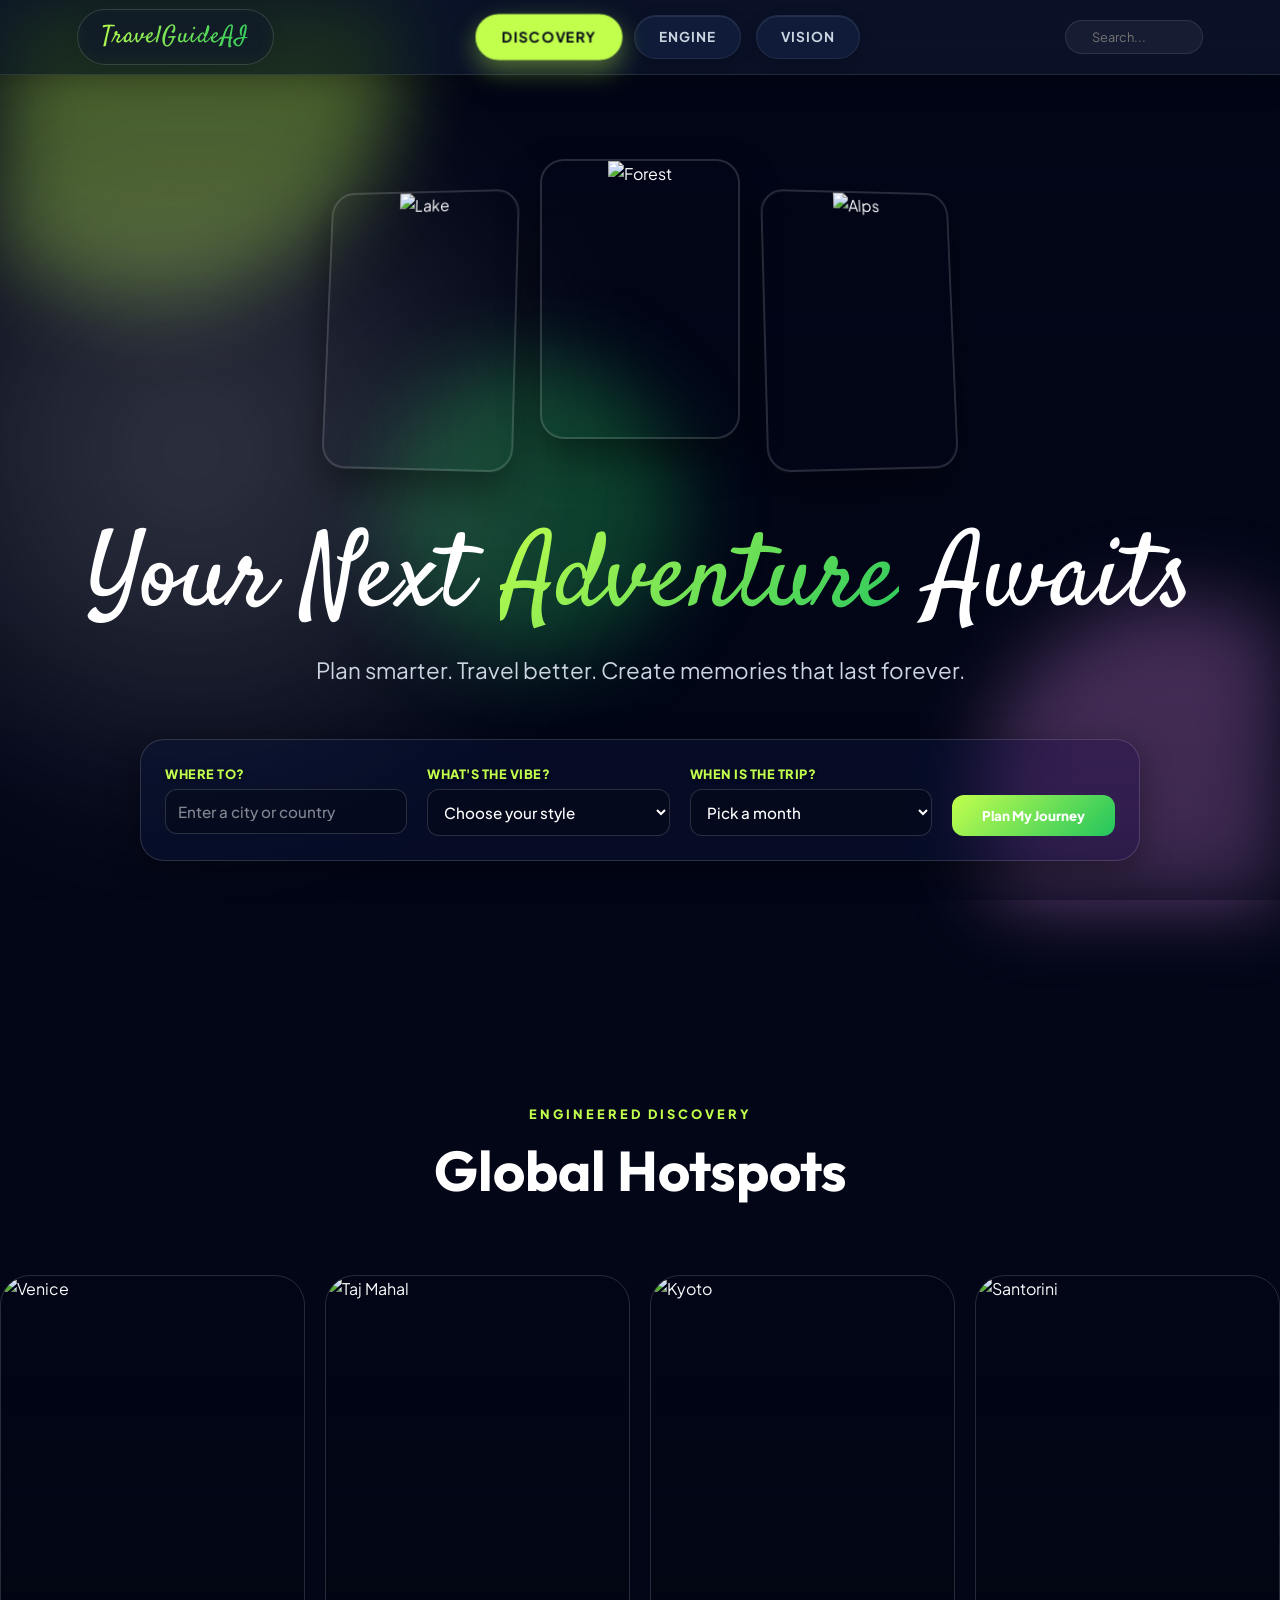
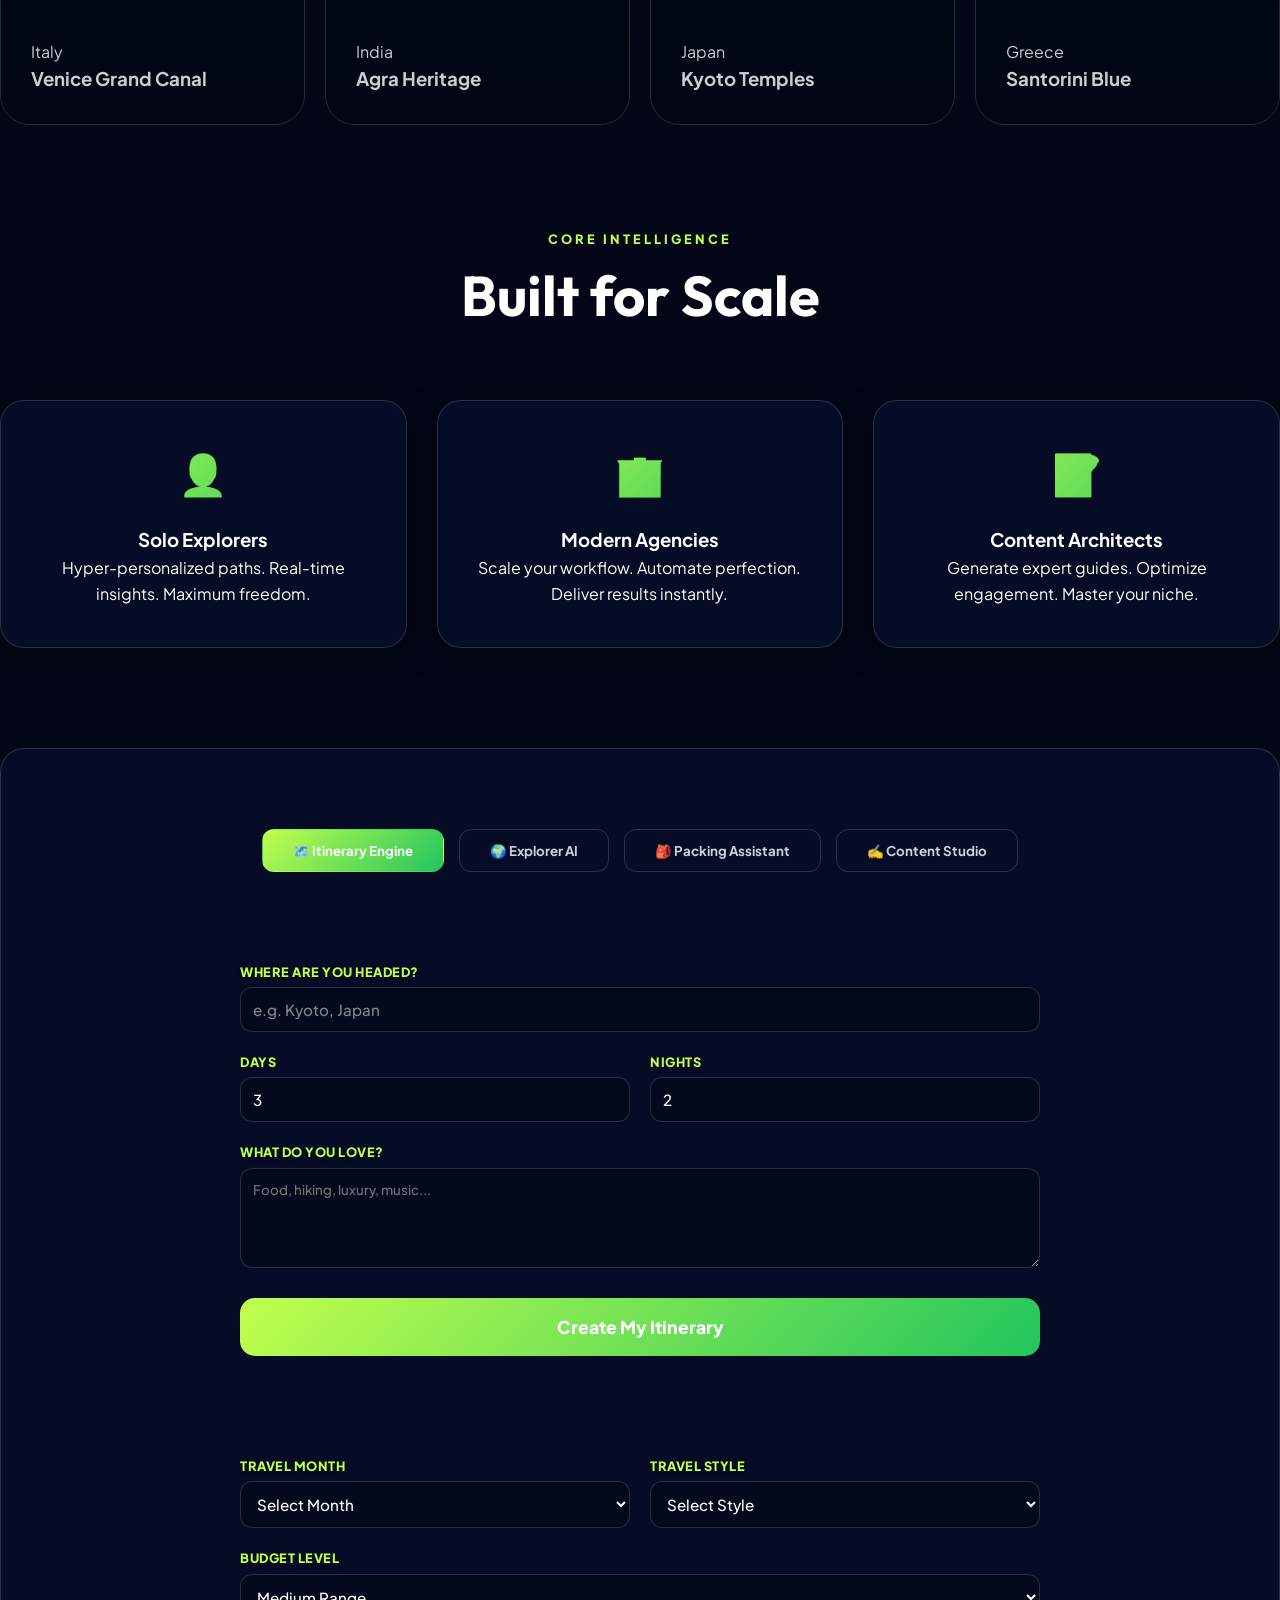
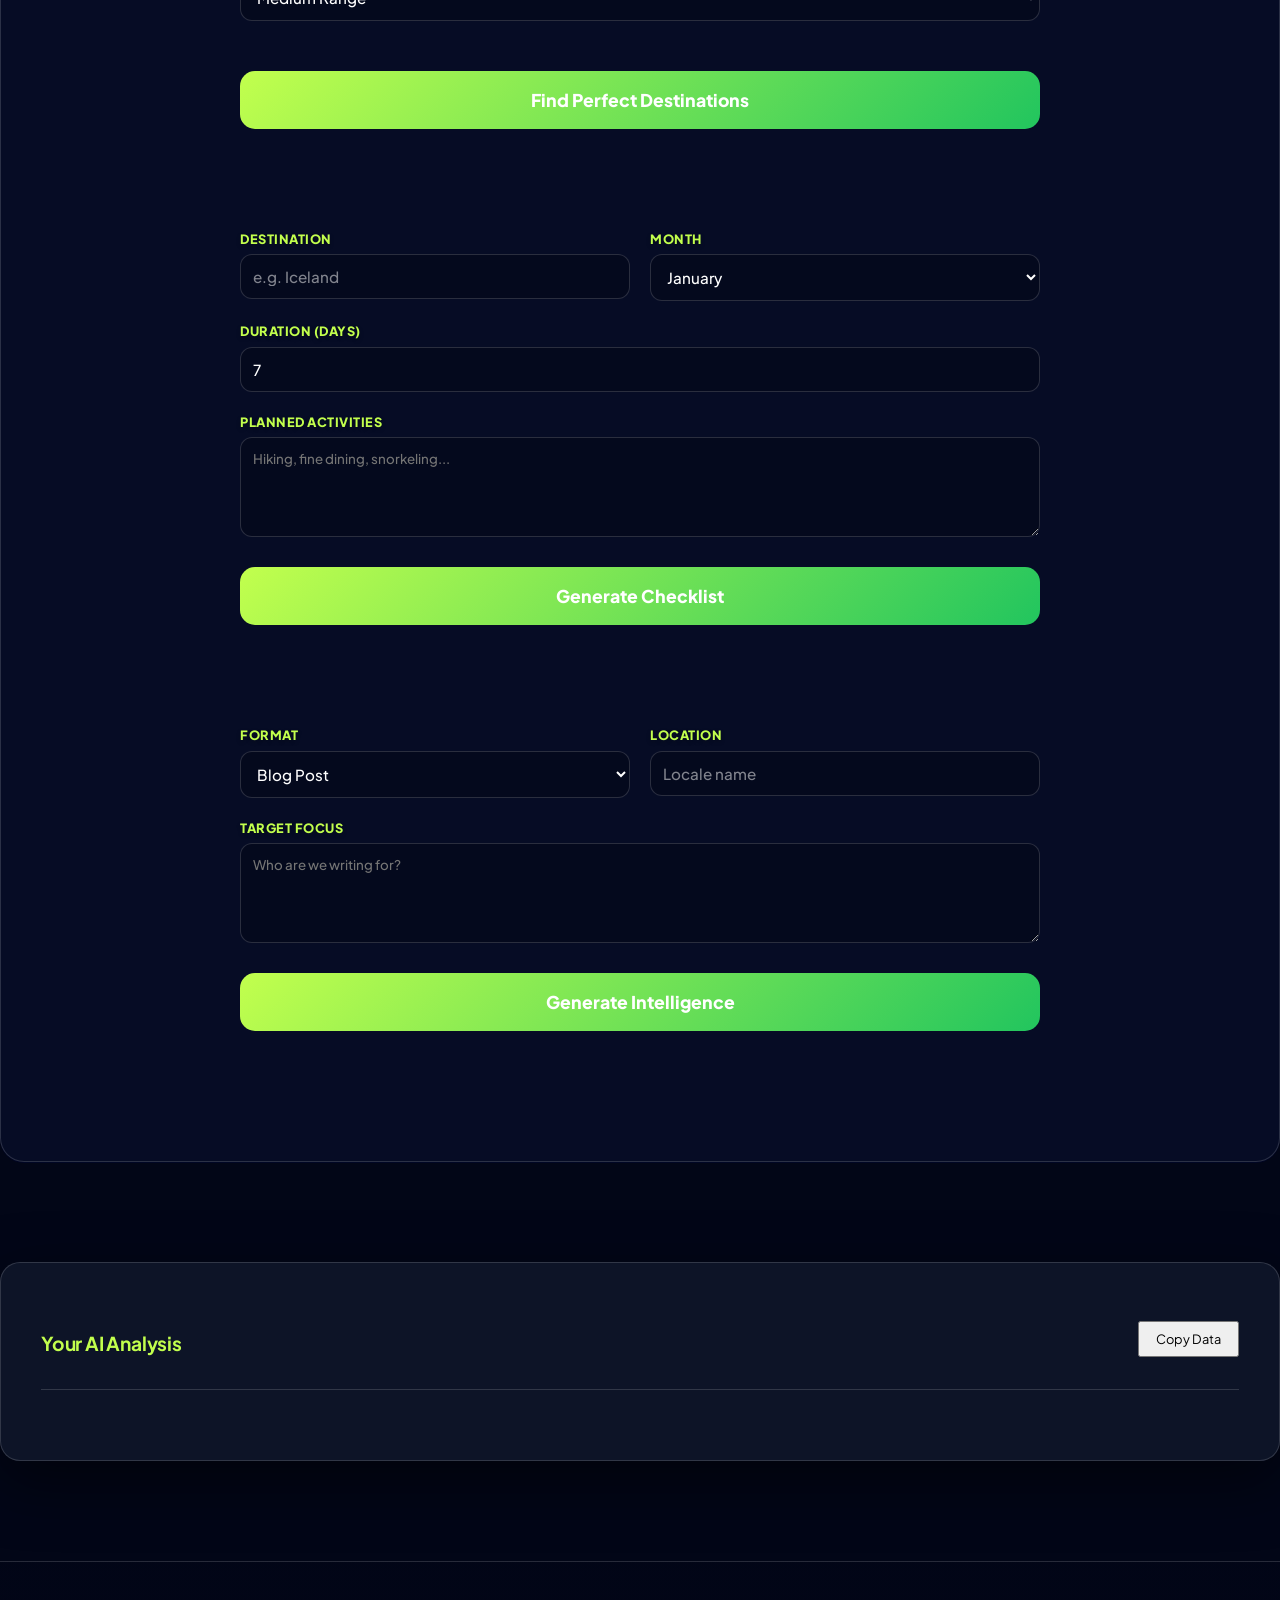
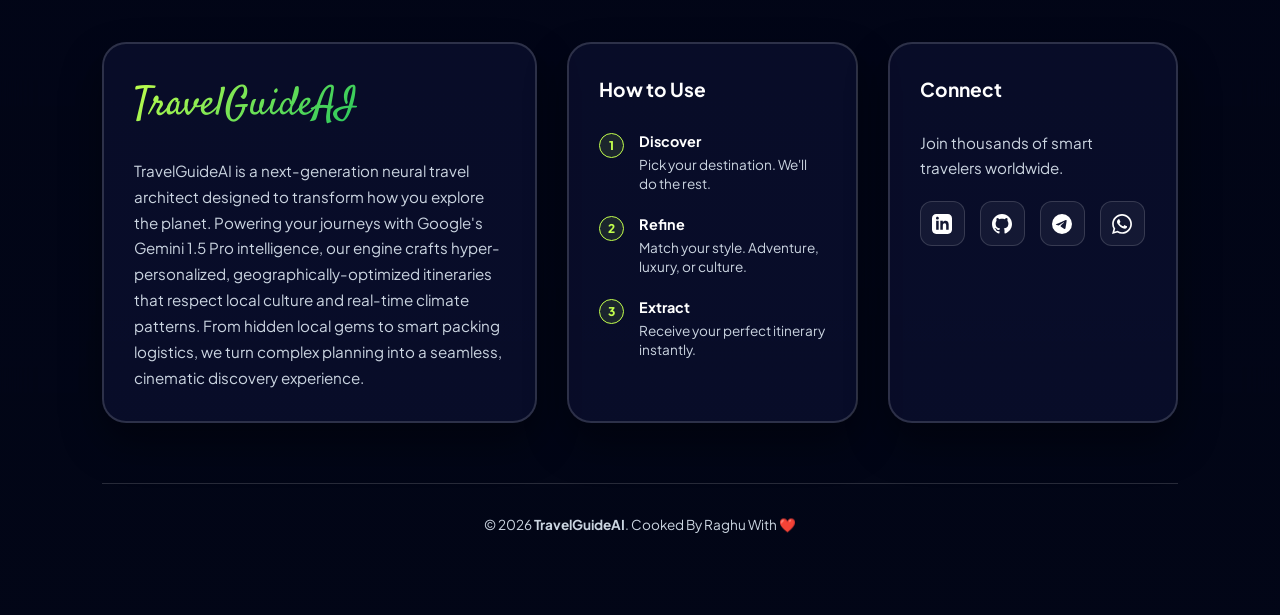
==== commit 7c4a2fc7: "Update cache key for styling changes" ====
--- a/docs/index.html
+++ b/docs/index.html
@@ -486,7 +486,7 @@
     </footer>
 
     <script src="https://cdn.jsdelivr.net/npm/marked/marked.min.js"></script>
-    <script src="script.js?v=V1BETA_FIX_102"></script>
+    <script src="script.js?v=BADGE_BTN_FIX_104"></script>
 </body>
 
 </html>
--- a/docs/style.css
+++ b/docs/style.css
@@ -193,16 +193,38 @@
 
 .logo {
     font-family: 'Satisfy', cursive;
-    font-size: 1.8rem;
+    font-size: 1.5rem;
     font-weight: 400;
     margin: 0;
+    /* Adjusted background to allow for text color fill or separate background */
     background: linear-gradient(90deg, #c2ff4d, #22c55e, #c2ff4d);
     background-size: 200% auto;
     -webkit-background-clip: text;
     background-clip: text;
     -webkit-text-fill-color: transparent;
-    letter-spacing: 2px;
+    letter-spacing: 1px;
     animation: shine 4s linear infinite;
+
+    /* Button Styles */
+    display: inline-block;
+    padding: 8px 24px;
+    border: 1px solid rgba(255, 255, 255, 0.15);
+    border-radius: 50px;
+    background-color: rgba(255, 255, 255, 0.03);
+    /* Subtle glass background */
+    cursor: pointer;
+    transition: all 0.3s cubic-bezier(0.4, 0, 0.2, 1);
+    backdrop-filter: blur(10px);
+    box-shadow: 0 4px 15px rgba(0, 0, 0, 0.1);
+}
+
+.logo:hover {
+    transform: translateY(-2px);
+    background-color: rgba(255, 255, 255, 0.08);
+    /* Brighter glass on hover */
+    border-color: rgba(194, 255, 77, 0.5);
+    /* Highlight border */
+    box-shadow: 0 8px 20px rgba(194, 255, 77, 0.15);
 }
 
 @keyframes shine {
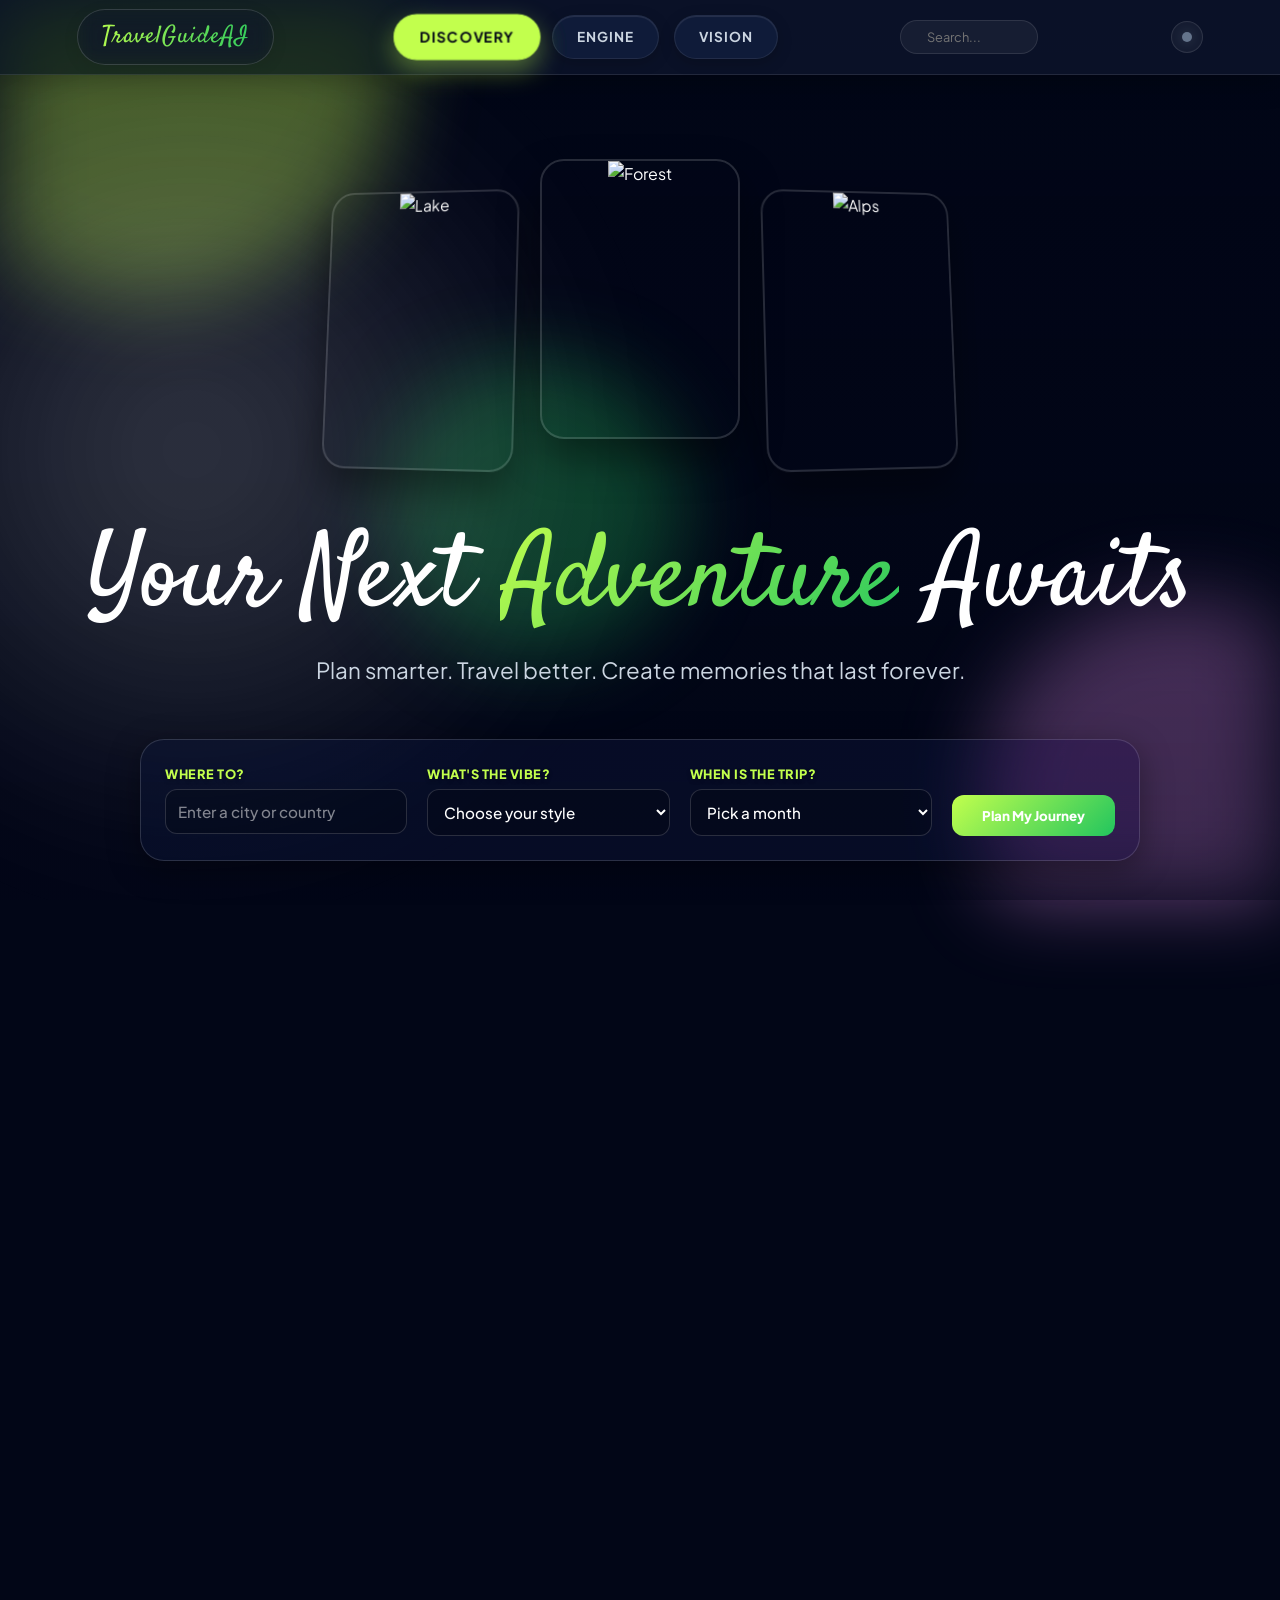
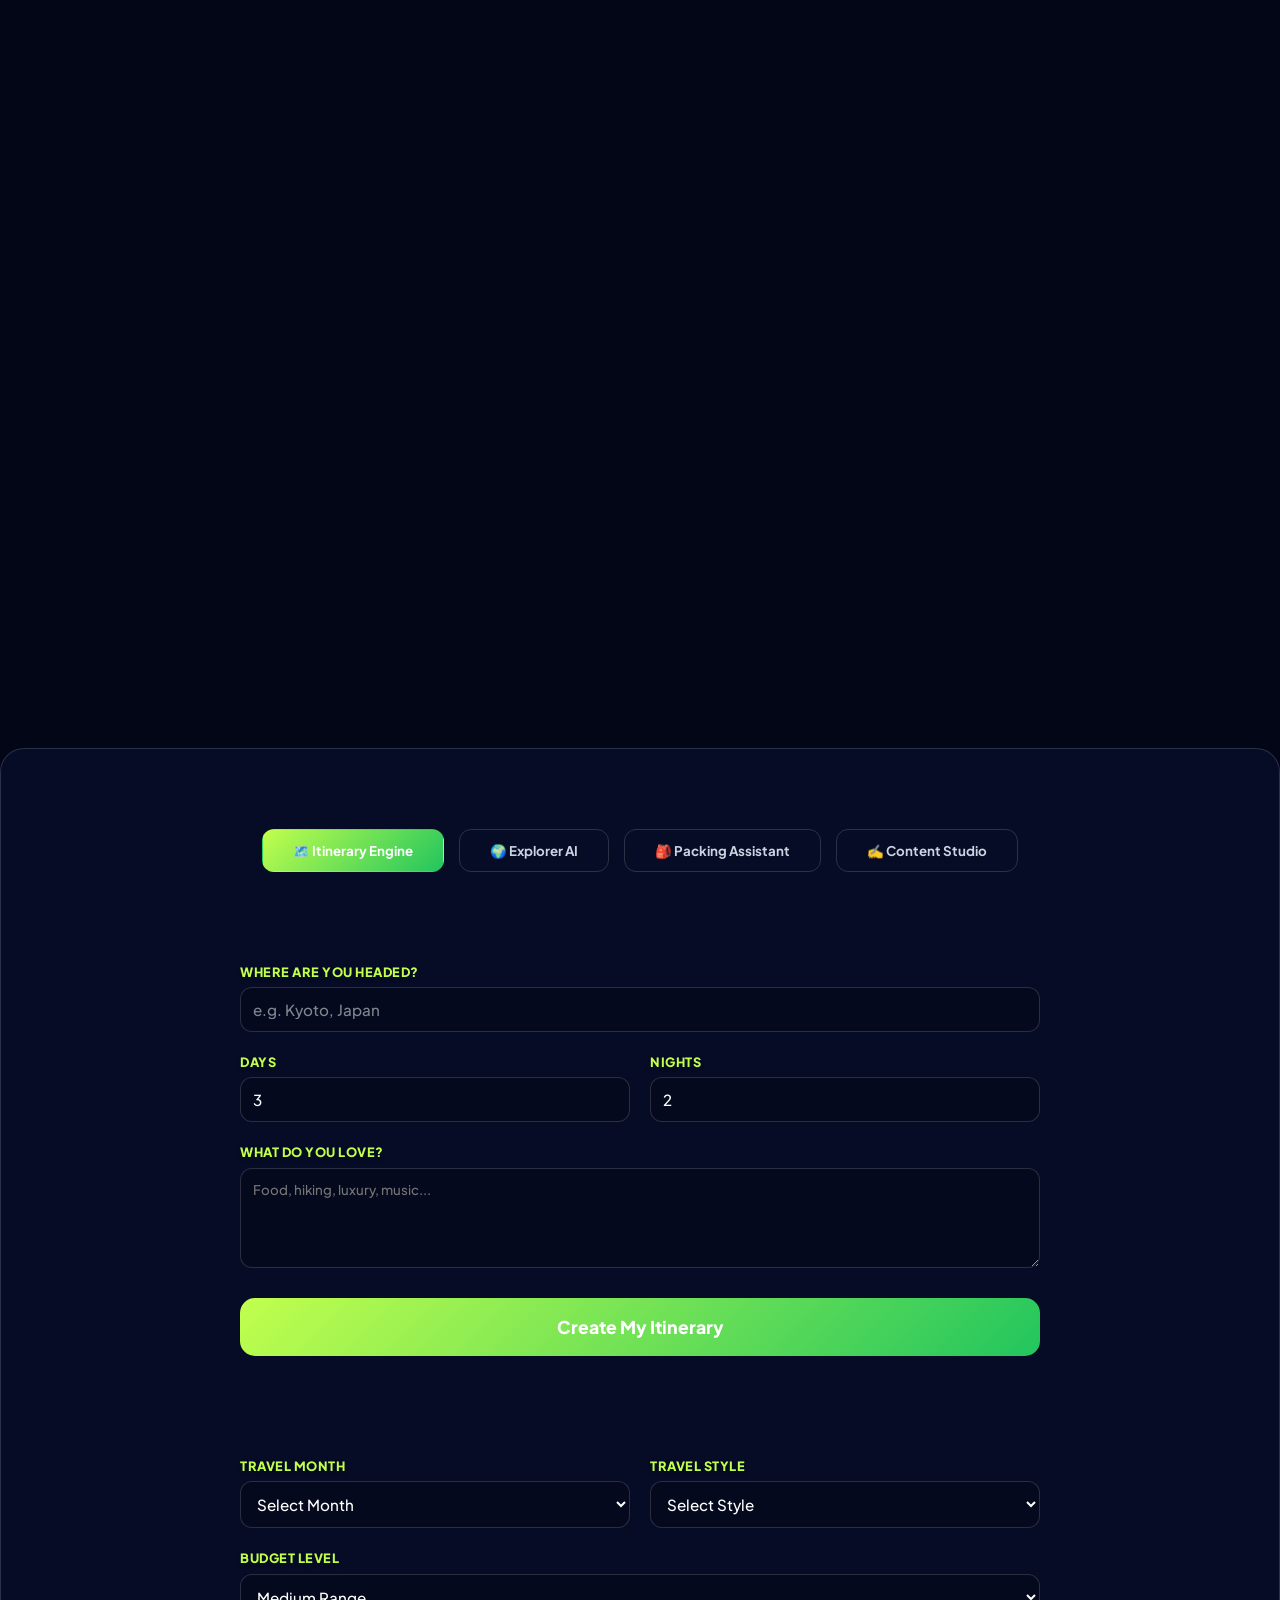
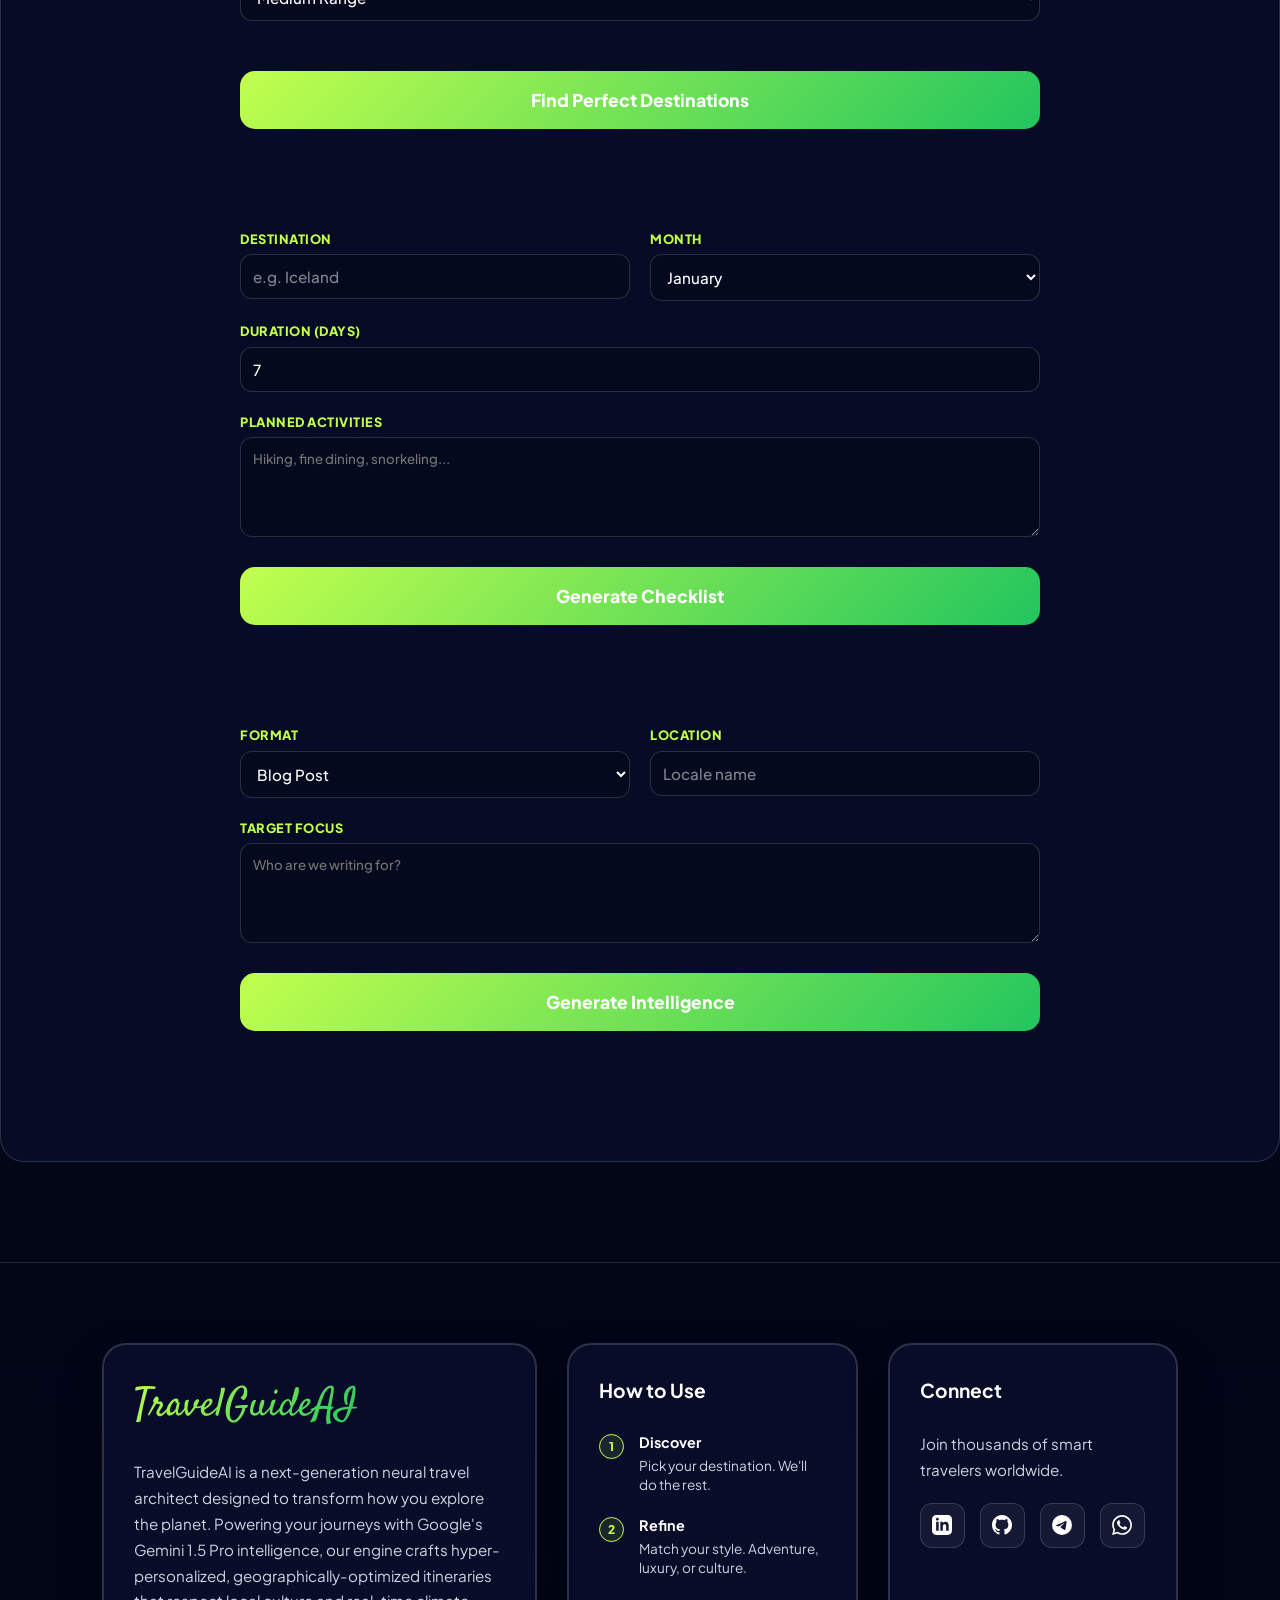
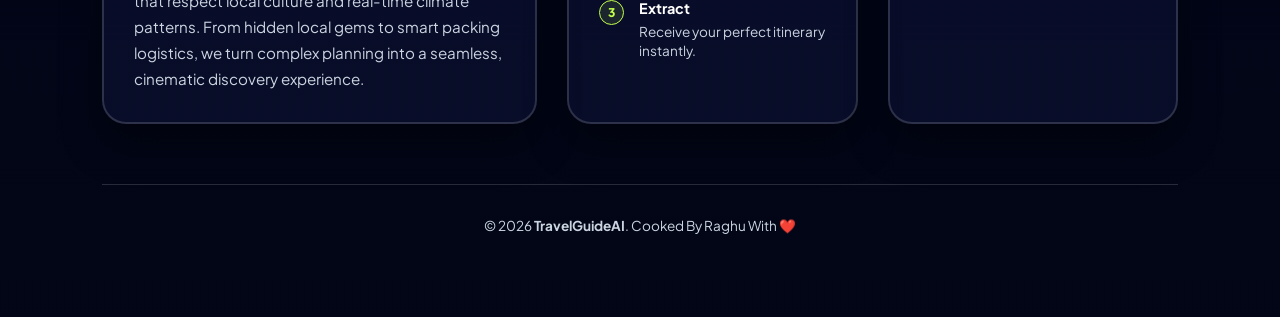
==== commit a453bbe3: "Update public API fallback key" ====
--- a/docs/index.html
+++ b/docs/index.html
@@ -66,6 +66,9 @@
         </div>
         <div class="nav-search">
             <input type="text" placeholder="Search...">
+        </div>
+        <div class="connection-status" id="connection-badge" title="API Status">
+            <span class="status-dot"></span>
         </div>
     </nav>
 
@@ -202,7 +205,7 @@
 
         <section class="generator-section glass-panel" id="generator">
             <div class="tabs">
-                <button class="tab-btn active" data-tab="itinerary">🗺️ Itinerary Engine</button>
+                <button class="tab-btn active" data-tab="itinerary" id="TAB_ITINERARY_BTN">🗺️ Itinerary Engine</button>
                 <button class="tab-btn" data-tab="finder">🌍 Explorer AI</button>
                 <button class="tab-btn" data-tab="packing">🎒 Packing Assistant</button>
                 <button class="tab-btn" data-tab="content">✍️ Content Studio</button>
@@ -485,8 +488,31 @@
         </div>
     </footer>
 
+    <!-- API Key Modal -->
+    <div id="api-modal" class="modal-overlay hidden">
+        <div class="modal-content glass-panel">
+            <div class="modal-header">
+                <h3>Neural Connection Settings</h3>
+                <button class="close-modal" id="close-api-modal">&times;</button>
+            </div>
+            <div class="modal-body">
+                <p>The shared API key may have reached its limit or been disabled. For uninterrupted service, please
+                    provide your own <strong>Google Gemini API Key</strong>.</p>
+                <div class="search-field" style="margin-top: 20px;">
+                    <label>Gemini API Key</label>
+                    <input type="password" id="user-api-key" placeholder="AIzaSy...">
+                </div>
+                <p class="crypto-note">Your key is stored locally in your browser and never sent to our servers.</p>
+            </div>
+            <div class="modal-footer">
+                <button class="nav-cta" id="save-api-key">Secure Connection</button>
+                <button class="tab-btn" id="clear-api-key" style="margin-top: 0; border-radius: 50px;">Reset</button>
+            </div>
+        </div>
+    </div>
+
     <script src="https://cdn.jsdelivr.net/npm/marked/marked.min.js"></script>
-    <script src="script.js?v=BADGE_BTN_FIX_104"></script>
+    <script src="script.js?v=SEARCH_FIX_106"></script>
 </body>
 
 </html>
--- a/docs/style.css
+++ b/docs/style.css
@@ -286,6 +286,19 @@
     border: 1px solid rgba(255, 255, 255, 0.1);
     padding: 8px 18px;
     border-radius: 40px;
+    transition: all 0.3s cubic-bezier(0.4, 0, 0.2, 1);
+}
+
+.nav-search:hover {
+    background: rgba(255, 255, 255, 0.08);
+    border-color: rgba(255, 255, 255, 0.2);
+}
+
+.nav-search:focus-within {
+    background: rgba(255, 255, 255, 0.1);
+    border-color: var(--primary);
+    box-shadow: 0 0 15px rgba(194, 255, 77, 0.15);
+    transform: scale(1.02);
 }
 
 .nav-search input {
@@ -1460,4 +1473,123 @@
         font-size: 14px;
         padding: 10px;
     }
+}
+
+/* ===== CONNECTION STATUS & MODAL ===== */
+.connection-status {
+    width: 32px;
+    height: 32px;
+    background: rgba(255, 255, 255, 0.05);
+    border: 1px solid rgba(255, 255, 255, 0.1);
+    border-radius: 50%;
+    display: flex;
+    justify-content: center;
+    align-items: center;
+    cursor: pointer;
+    transition: all 0.3s;
+    margin-left: 10px;
+}
+
+.connection-status:hover {
+    background: rgba(255, 255, 255, 0.1);
+    border-color: var(--primary);
+    transform: scale(1.1);
+}
+
+.status-dot {
+    width: 10px;
+    height: 10px;
+    border-radius: 50%;
+    background: #64748b; /* Gray - checking */
+    box-shadow: 0 0 10px rgba(100, 116, 139, 0.3);
+}
+
+.status-dot.active {
+    background: var(--primary);
+    box-shadow: 0 0 15px var(--primary);
+    animation: pulse-glow 2s infinite;
+}
+
+.status-dot.error {
+    background: #ff4b4b;
+    box-shadow: 0 0 15px #ff4b4b;
+}
+
+@keyframes pulse-glow {
+    0% { transform: scale(1); opacity: 1; }
+    50% { transform: scale(1.2); opacity: 0.7; }
+    100% { transform: scale(1); opacity: 1; }
+}
+
+/* Modal Utility */
+.modal-overlay {
+    position: fixed;
+    inset: 0;
+    background: rgba(0, 0, 0, 0.85);
+    backdrop-filter: blur(10px);
+    z-index: 2000;
+    display: flex;
+    justify-content: center;
+    align-items: center;
+    transition: all 0.4s;
+}
+
+.modal-overlay.hidden {
+    opacity: 0;
+    pointer-events: none;
+    visibility: hidden;
+}
+
+.modal-content {
+    width: 90%;
+    max-width: 500px;
+    padding: 40px;
+    position: relative;
+    border: 1px solid var(--glass-border);
+}
+
+.modal-header {
+    display: flex;
+    justify-content: space-between;
+    align-items: center;
+    margin-bottom: 25px;
+}
+
+.modal-header h3 {
+    font-family: 'Satisfy', cursive;
+    font-size: 1.8rem;
+    color: var(--primary);
+}
+
+.close-modal {
+    background: none;
+    border: none;
+    color: var(--text-dim);
+    font-size: 2rem;
+    cursor: pointer;
+    line-height: 1;
+}
+
+.modal-body p {
+    color: var(--text-dim);
+    font-size: 0.95rem;
+    margin-bottom: 20px;
+    line-height: 1.6;
+}
+
+.crypto-note {
+    font-size: 0.75rem !important;
+    opacity: 0.6;
+    margin-top: 15px;
+    font-style: italic;
+}
+
+.modal-footer {
+    display: flex;
+    gap: 15px;
+    margin-top: 30px;
+}
+
+.hidden {
+    display: none !important;
 }
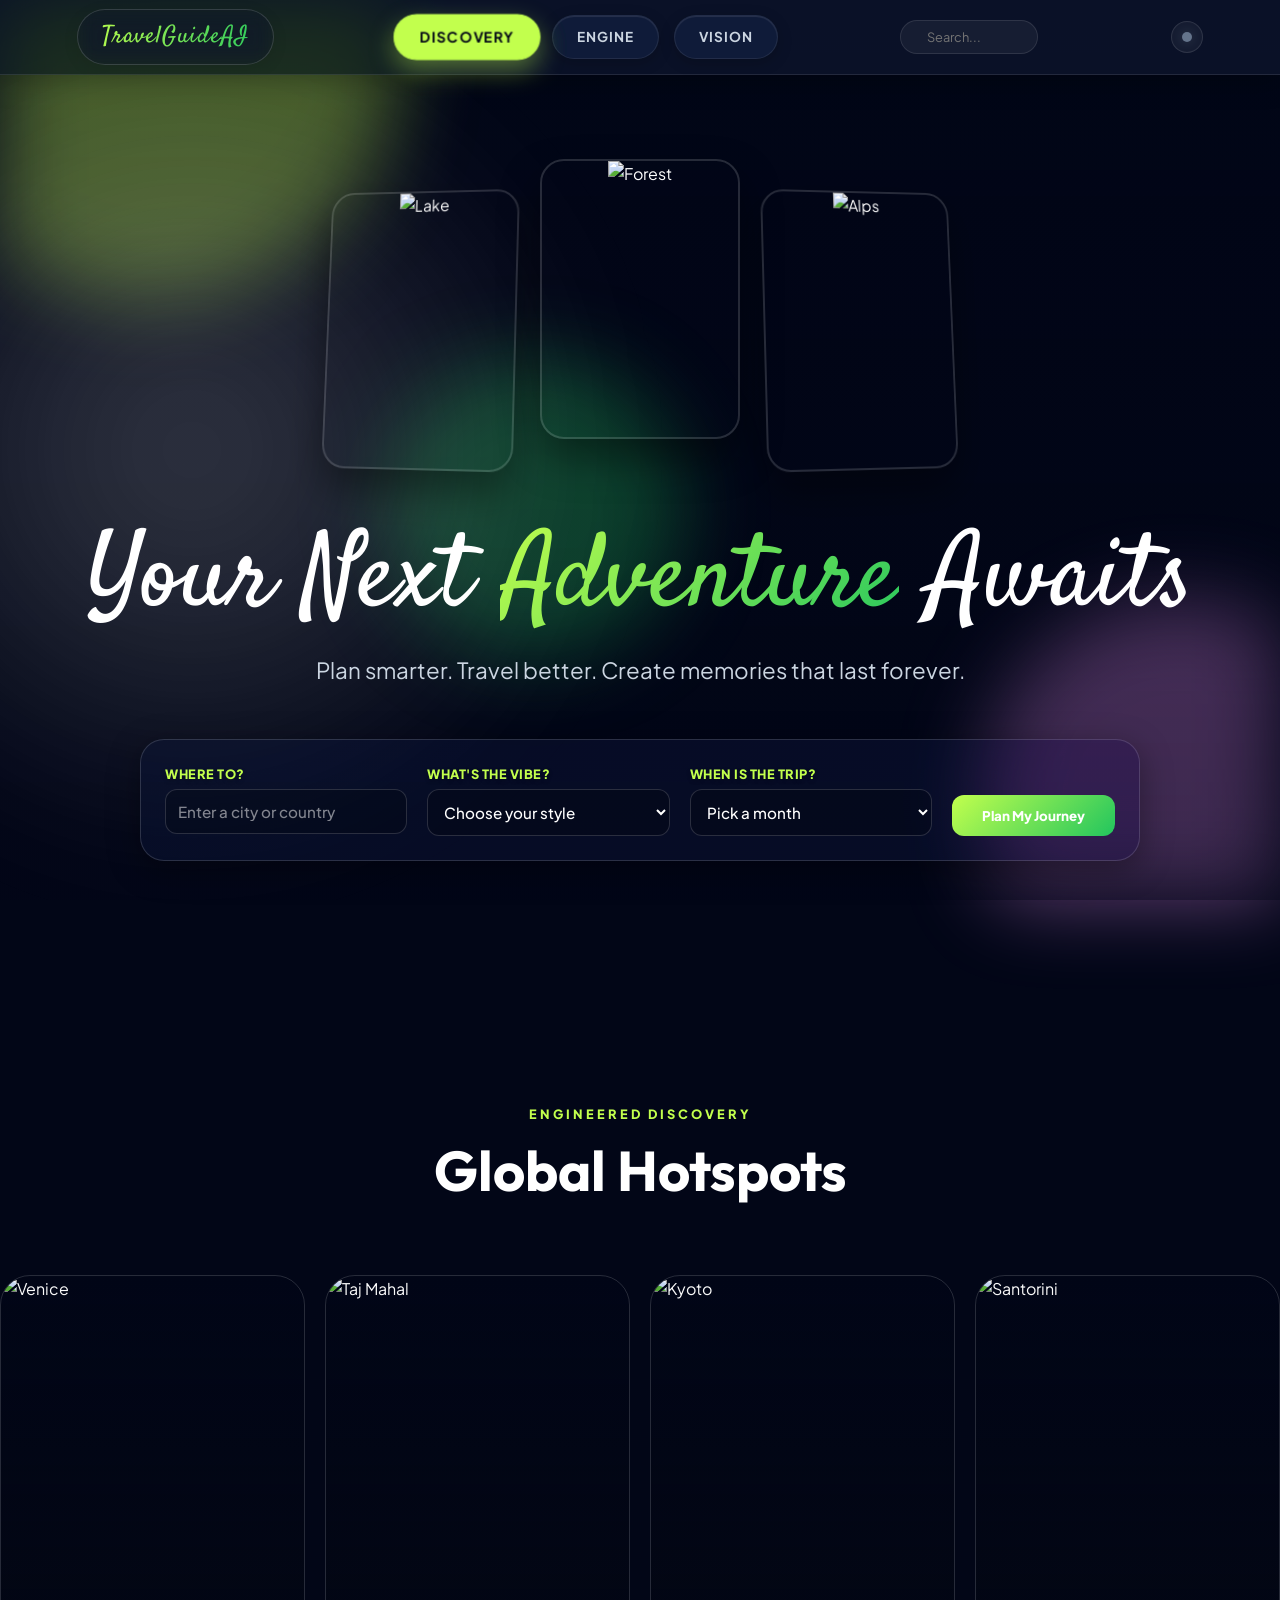
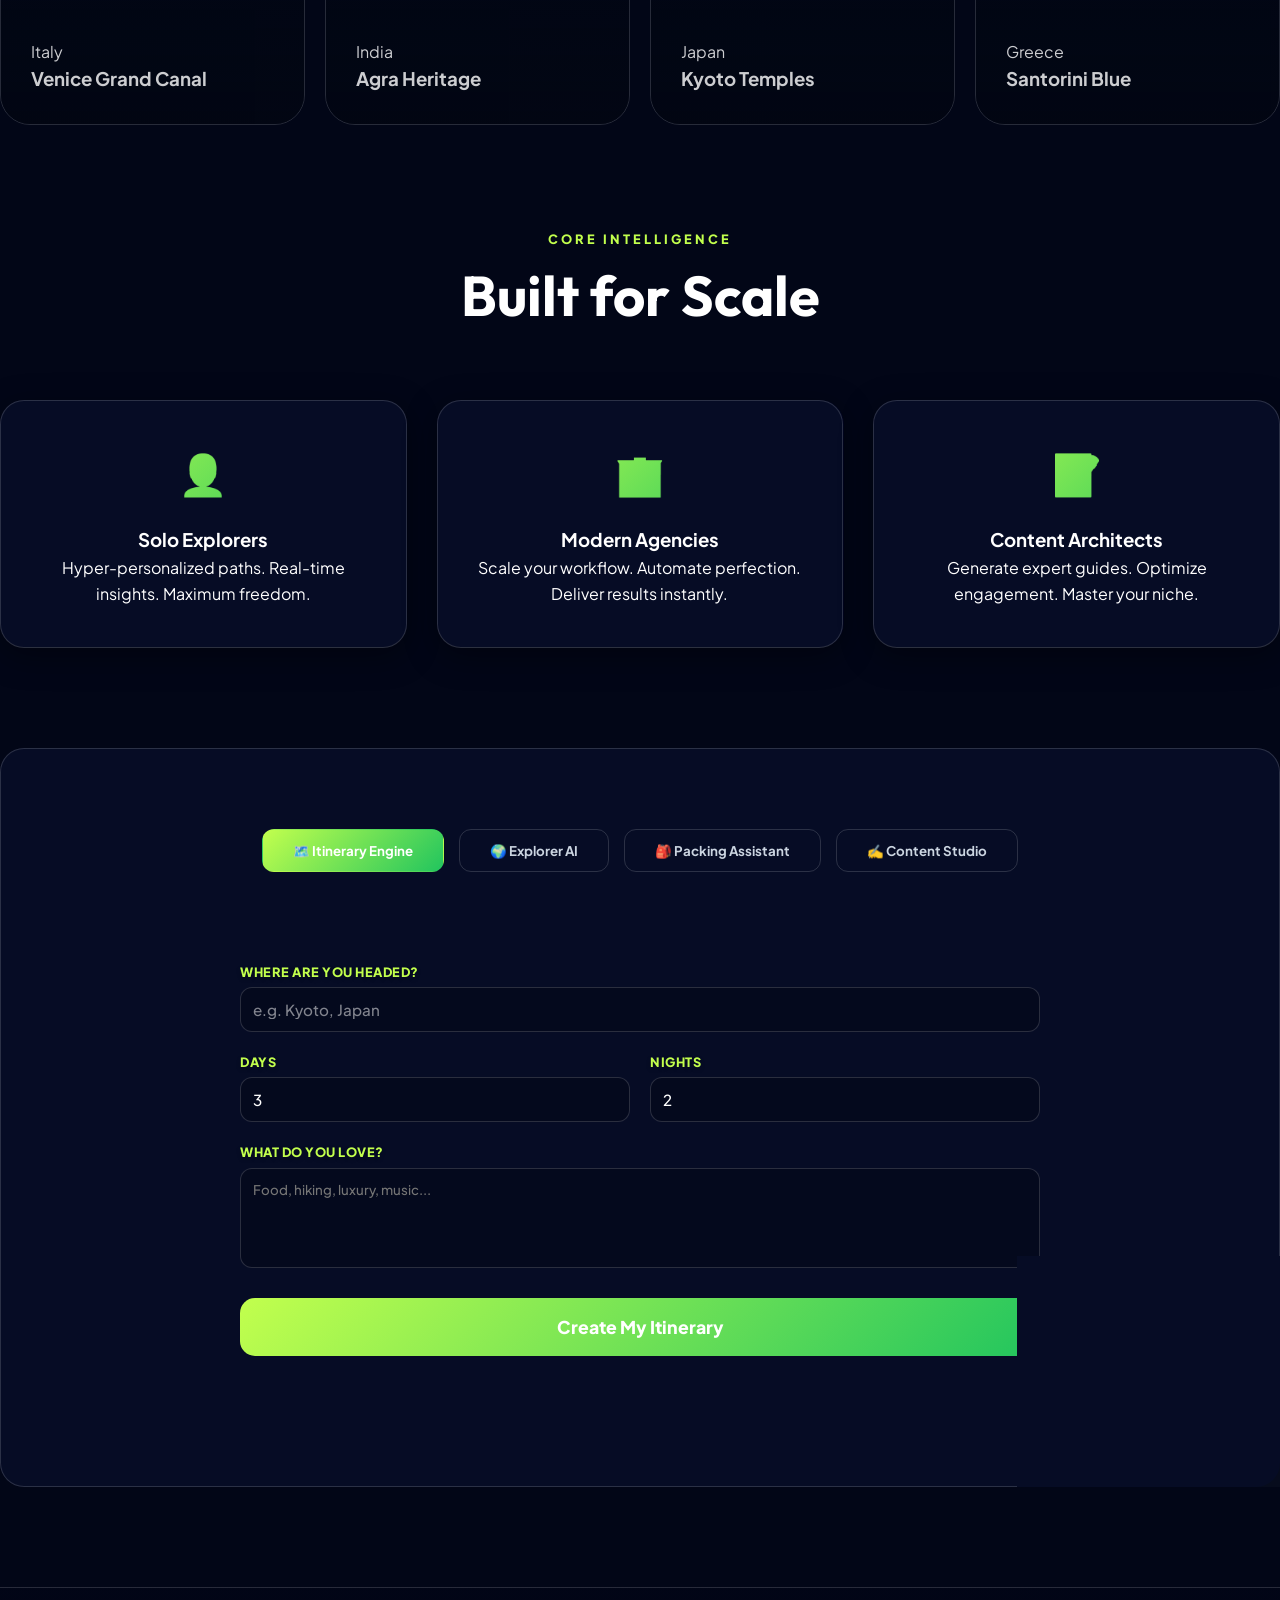
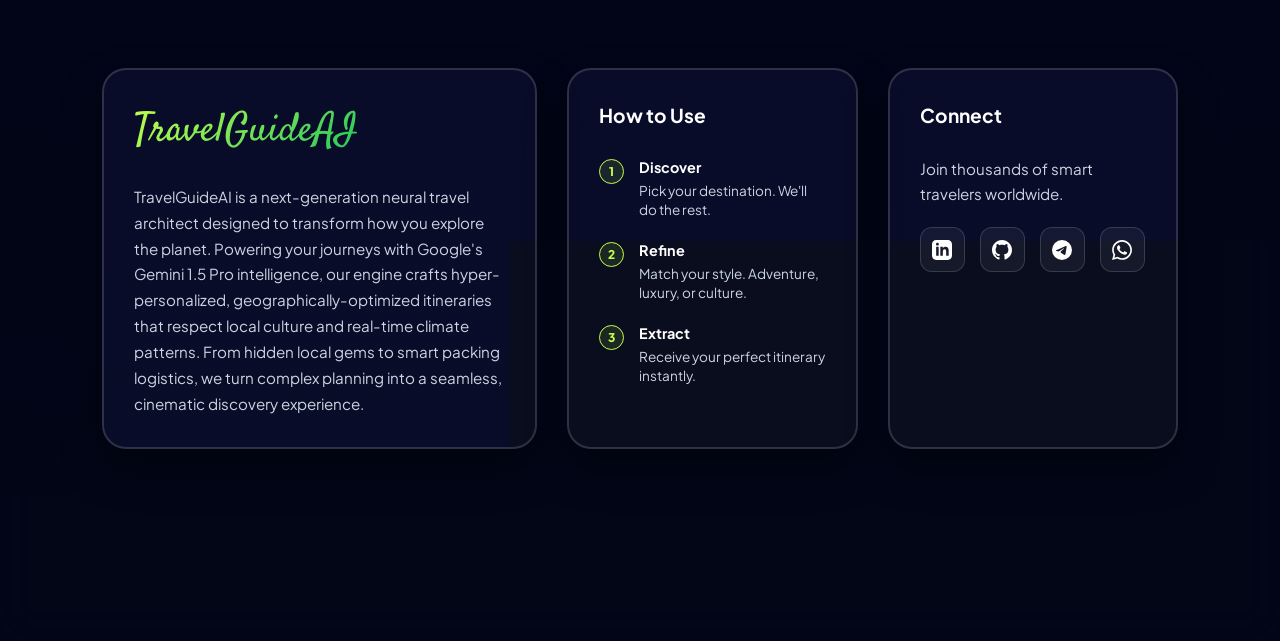
==== commit 12a08b7a: "feat: Enhance API key management, improved UI stability and error handling" ====
--- a/docs/index.html
+++ b/docs/index.html
@@ -512,7 +512,7 @@
     </div>
 
     <script src="https://cdn.jsdelivr.net/npm/marked/marked.min.js"></script>
-    <script src="script.js?v=SEARCH_FIX_106"></script>
+    <script src="script.js?v=STABLE_MODEL_109"></script>
 </body>
 
 </html>
--- a/docs/style.css
+++ b/docs/style.css
@@ -675,6 +675,15 @@
     border-color: transparent;
 }
 
+.tab-content {
+    display: none;
+}
+
+.tab-content.active {
+    display: block;
+    animation: scaleIn 0.5s ease-out;
+}
+
 .card {
     padding: 50px;
     max-width: 900px;
@@ -1500,7 +1509,8 @@
     width: 10px;
     height: 10px;
     border-radius: 50%;
-    background: #64748b; /* Gray - checking */
+    background: #64748b;
+    /* Gray - checking */
     box-shadow: 0 0 10px rgba(100, 116, 139, 0.3);
 }
 
@@ -1516,9 +1526,20 @@
 }
 
 @keyframes pulse-glow {
-    0% { transform: scale(1); opacity: 1; }
-    50% { transform: scale(1.2); opacity: 0.7; }
-    100% { transform: scale(1); opacity: 1; }
+    0% {
+        transform: scale(1);
+        opacity: 1;
+    }
+
+    50% {
+        transform: scale(1.2);
+        opacity: 0.7;
+    }
+
+    100% {
+        transform: scale(1);
+        opacity: 1;
+    }
 }
 
 /* Modal Utility */
